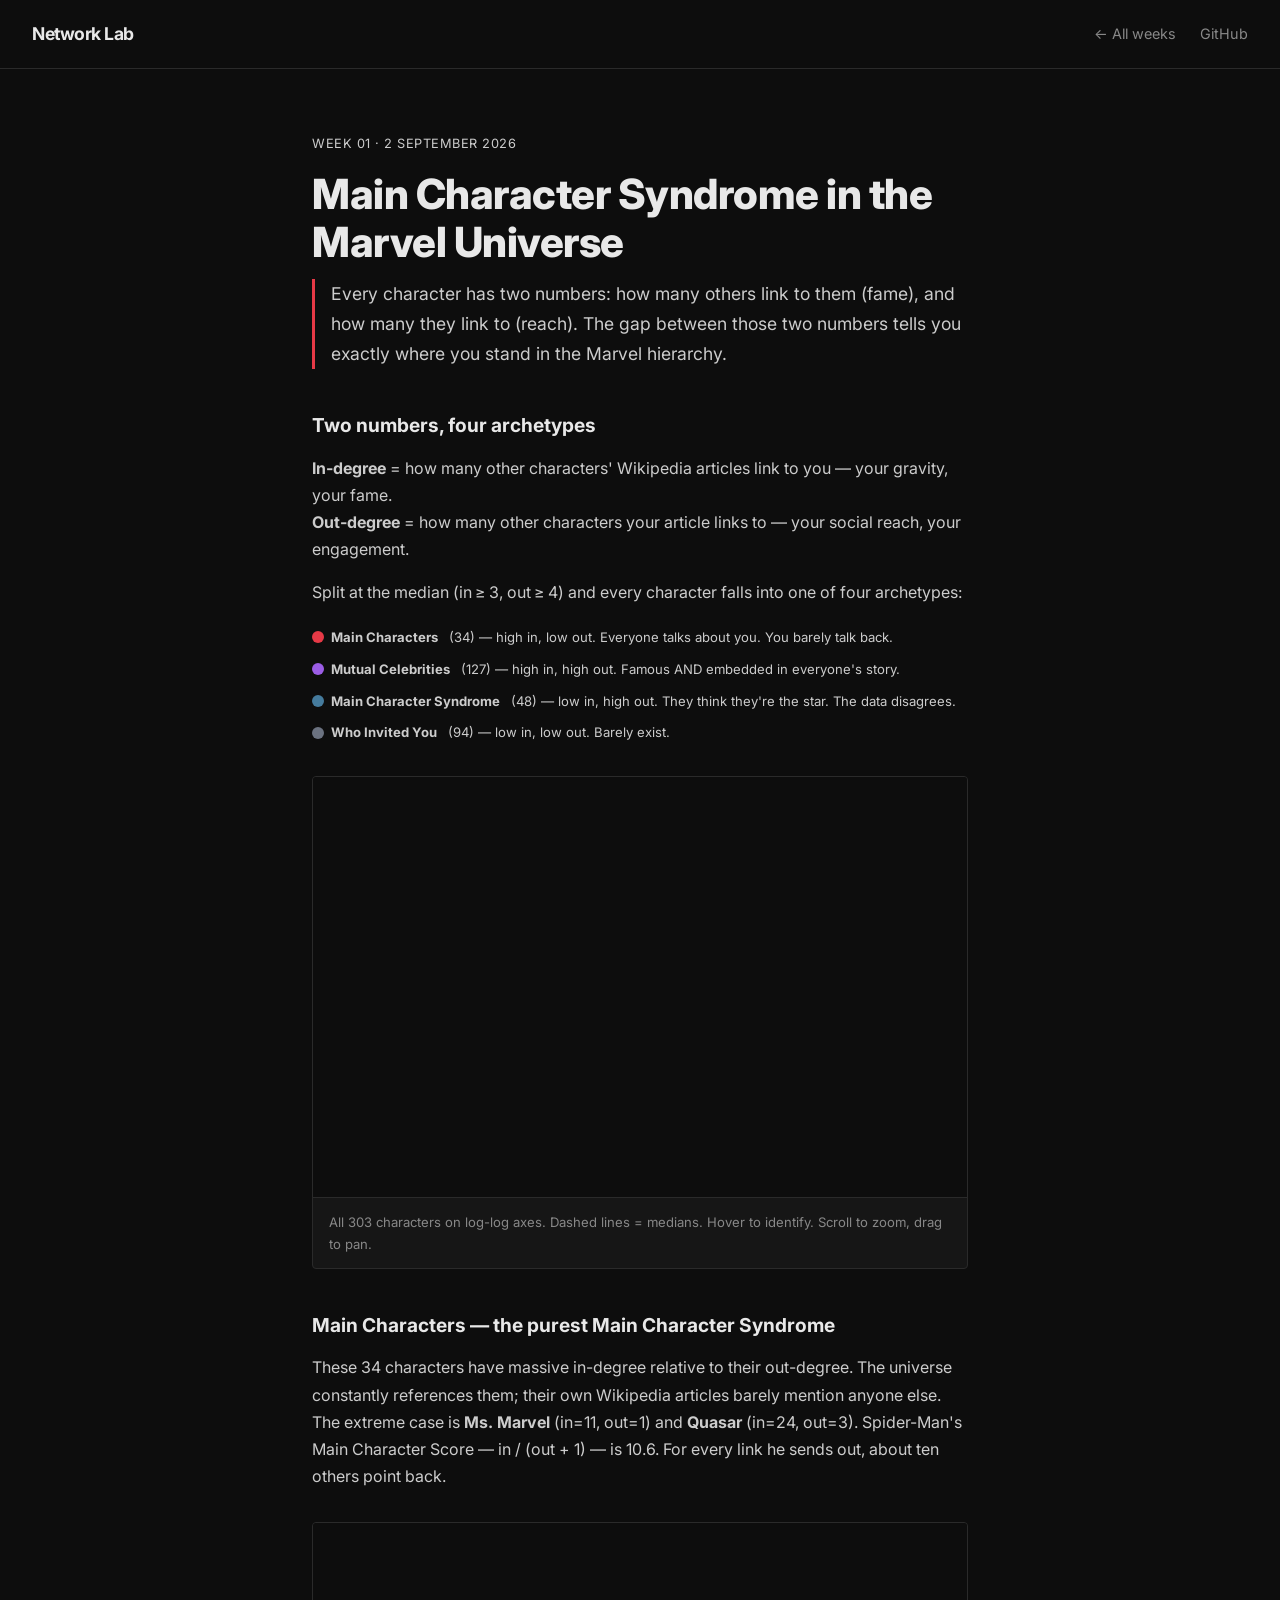
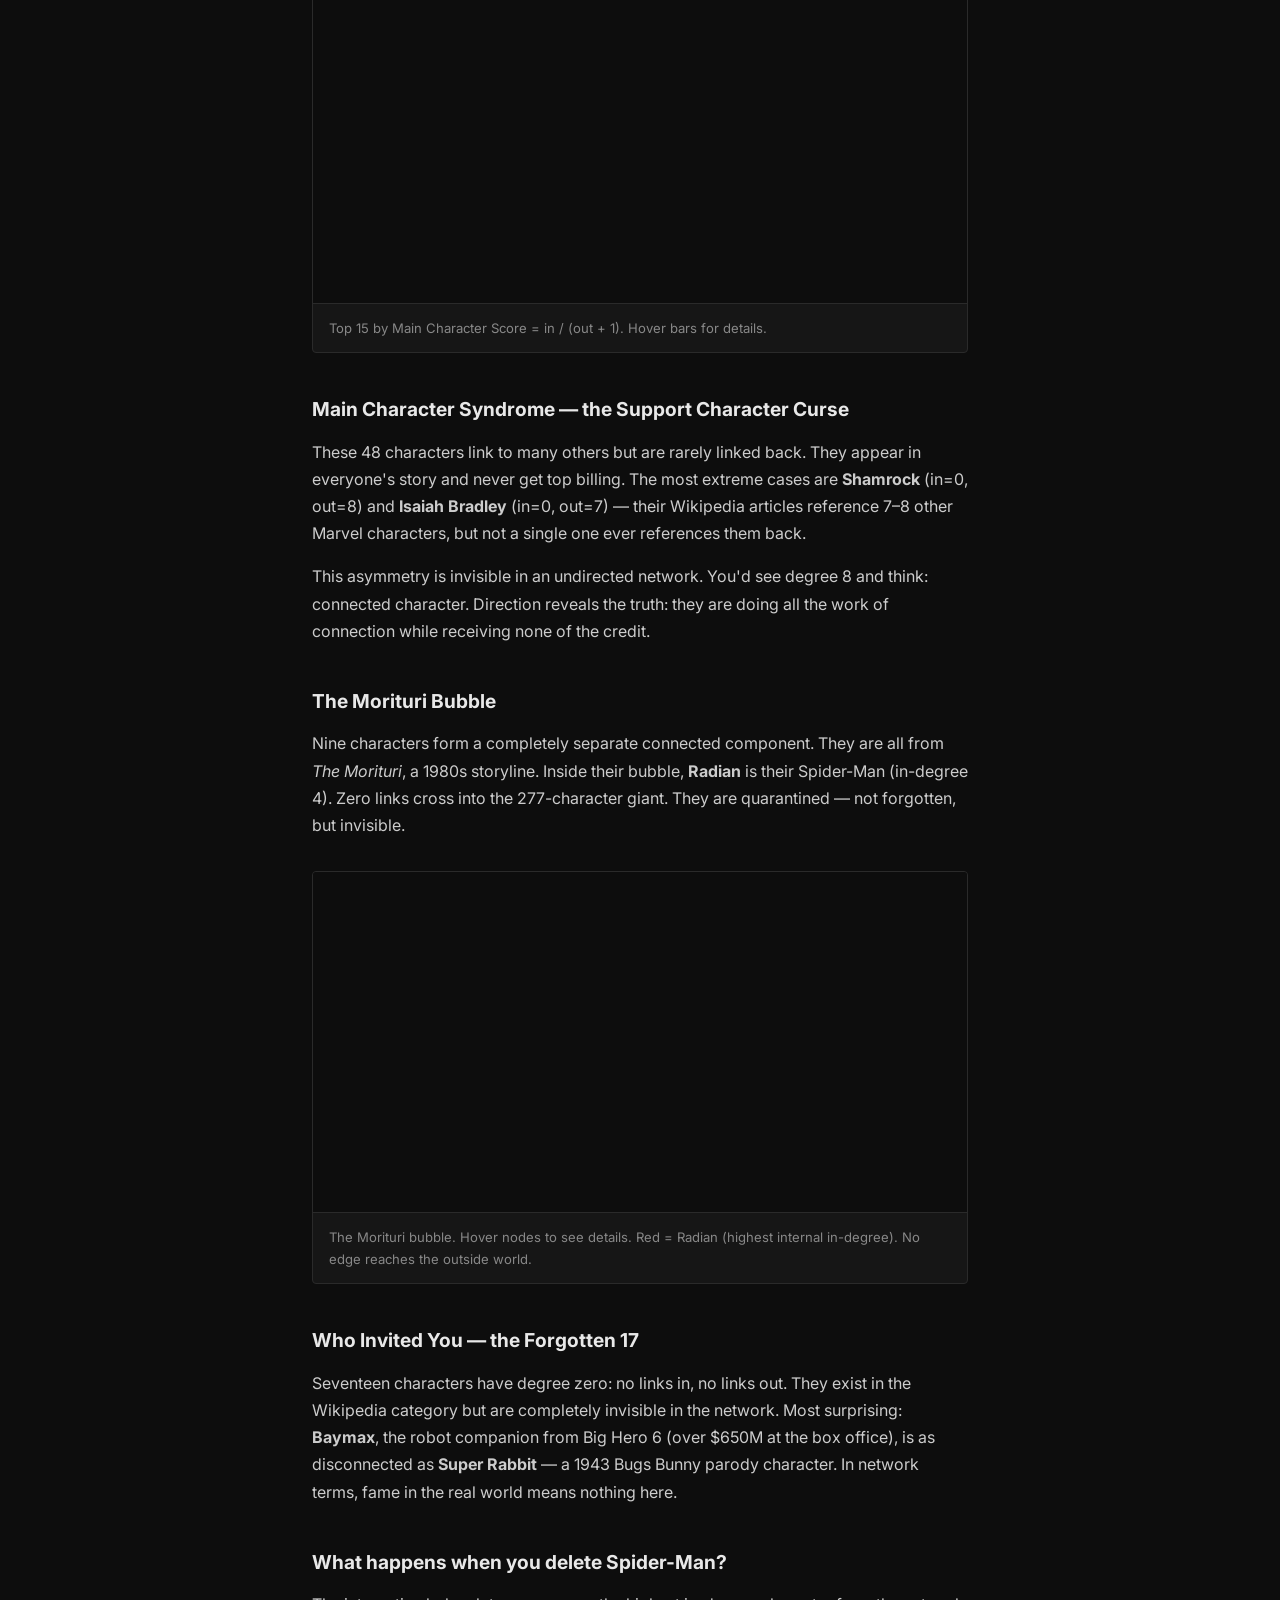
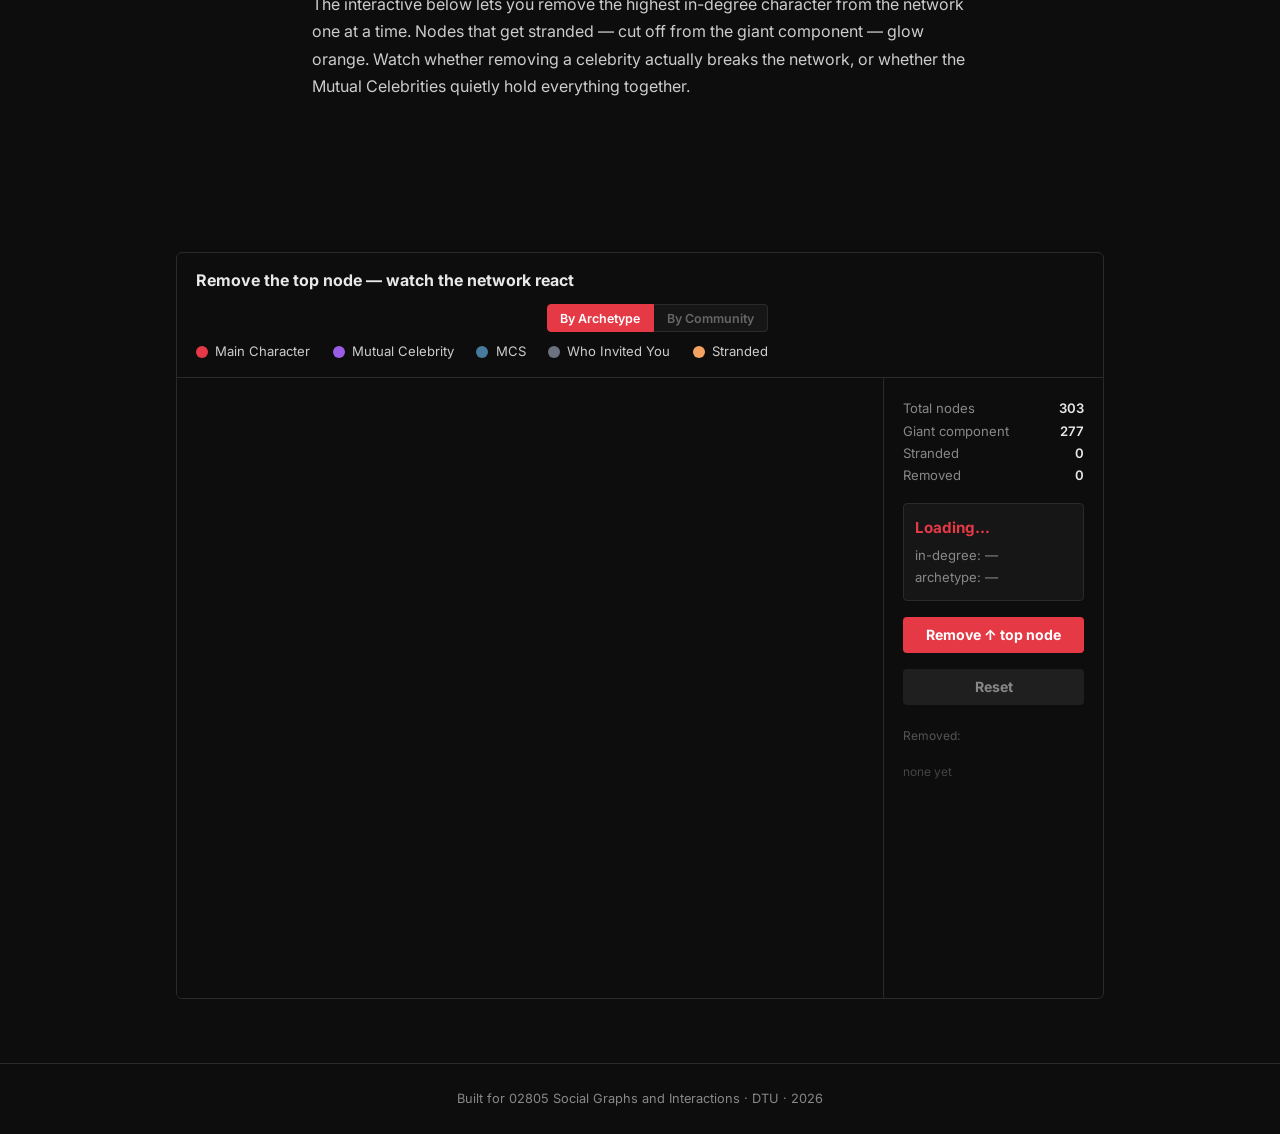
==== week1/index.html @ 45237244 "Add pulsing ring on next-to-remove node A red ring expands and fades (1.1s loop) centred on whicheve" ====
<!DOCTYPE html>
<html lang="en">
<head>
  <meta charset="UTF-8">
  <meta name="viewport" content="width=device-width, initial-scale=1.0">
  <title>Week 1 — Main Character Syndrome</title>
  <link rel="preconnect" href="https://fonts.googleapis.com">
  <link href="https://fonts.googleapis.com/css2?family=Inter:wght@400;600;700;800&display=swap" rel="stylesheet">
  <link rel="stylesheet" href="../assets/css/style.css">
  <style>
    /* ── LEGEND ── */
    .legend { display:flex; flex-wrap:wrap; gap:.6rem 1.4rem; margin:1.2rem 0; }
    .legend-item { display:flex; align-items:center; gap:.45rem; font-size:.82rem; color:#ccc; }
    .legend-dot { width:12px; height:12px; border-radius:50%; flex-shrink:0; }

    /* ── INTERACTIVE SECTION ── */
    #interactive-wrap {
      margin: 2.5rem 0;
      background: #0d0d0d;
      border: 1px solid #2a2a2a;
      border-radius:6px;
      overflow:hidden;
    }
    #interactive-header {
      padding:.9rem 1.2rem;
      border-bottom:1px solid #2a2a2a;
      display:flex;
      align-items:center;
      justify-content:space-between;
      flex-wrap:wrap;
      gap:.6rem;
    }
    #interactive-header h3 { margin:0; font-size:1rem; color:#e8e8e8; }
    #interactive-body { display:flex; }

    /* SVG canvas */
    #network-svg { flex:1; min-height:600px; display:block; background:#0d0d0d; }

    /* Control panel */
    #ctrl {
      width:220px;
      flex-shrink:0;
      border-left:1px solid #2a2a2a;
      padding:1.2rem;
      display:flex;
      flex-direction:column;
      gap:1rem;
    }
    #ctrl .stat-row { font-size:.82rem; color:#888; display:flex; justify-content:space-between; }
    #ctrl .stat-row span { color:#e8e8e8; font-weight:600; }
    #next-box {
      background:#161616;
      border:1px solid #2a2a2a;
      border-radius:4px;
      padding:.7rem;
      font-size:.82rem;
      color:#888;
    }
    #next-box strong { display:block; color:#e63946; font-size:.95rem; margin-bottom:.2rem; }
    #ctrl button {
      width:100%;
      padding:.6rem;
      border:none;
      border-radius:4px;
      font-size:.88rem;
      font-weight:700;
      cursor:pointer;
      font-family:inherit;
      transition: opacity .15s;
    }
    #btn-remove { background:#e63946; color:#fff; }
    #btn-remove:hover { opacity:.85; }
    #btn-remove:disabled { opacity:.35; cursor:default; }
    #btn-reset  { background:#1f1f1f; color:#888; border:1px solid #2a2a2a; }
    #btn-reset:hover { color:#e8e8e8; }
    #removed-list {
      font-size:.75rem;
      color:#555;
      line-height:1.6;
      max-height:140px;
      overflow-y:auto;
    }
    #removed-list span { display:block; }
    #removed-list span.first { color:#e63946; }

    /* Color mode toggle */
    .mode-toggle { display:flex; gap:0; }
    .mode-btn {
      padding:.35rem .8rem;
      font-size:.78rem;
      font-weight:600;
      border:1px solid #2a2a2a;
      background:#161616;
      color:#666;
      cursor:pointer;
      font-family:inherit;
      transition: background .15s, color .15s;
    }
    .mode-btn:first-child { border-radius:4px 0 0 4px; }
    .mode-btn:last-child  { border-radius:0 4px 4px 0; border-left:none; }
    .mode-btn.active { background:#e63946; color:#fff; border-color:#e63946; }

    /* Community legend */
    #comm-legend {
      display:none;
      flex-wrap:wrap;
      gap:.4rem .9rem;
      margin-top:.6rem;
      max-height:80px;
      overflow-y:auto;
    }
    #comm-legend.visible { display:flex; }
    .comm-item { display:flex; align-items:center; gap:.35rem; font-size:.75rem; color:#aaa; }
    .comm-dot  { width:10px; height:10px; border-radius:50%; flex-shrink:0; }

    /* Tooltip */
    #tooltip {
      position:fixed;
      background:#161616;
      border:1px solid #2a2a2a;
      border-radius:4px;
      padding:.5rem .75rem;
      font-size:.78rem;
      color:#e8e8e8;
      pointer-events:none;
      display:none;
      z-index:100;
    }
  </style>
</head>
<body>

<nav>
  <a href="../index.html" class="nav-logo">Network Lab</a>
  <div class="nav-links">
    <a href="../index.html">← All weeks</a>
    <a href="https://github.com/simonesskovgaard/Social-Interactions-and-Graphs" target="_blank">GitHub</a>
  </div>
</nav>

<article class="post-wrap">

  <p class="post-meta">Week 01 · 2 September 2026</p>
  <h1>Main Character Syndrome in the Marvel Universe</h1>
  <p class="post-intro">
    Every character has two numbers: how many others link to them (fame), and how many they link to (reach).
    The gap between those two numbers tells you exactly where you stand in the Marvel hierarchy.
  </p>

  <h2>Two numbers, four archetypes</h2>
  <p>
    <strong>In-degree</strong> = how many other characters' Wikipedia articles link to you — your gravity, your fame.<br>
    <strong>Out-degree</strong> = how many other characters your article links to — your social reach, your engagement.
  </p>
  <p>
    Split at the median (in&thinsp;&ge;&thinsp;3, out&thinsp;&ge;&thinsp;4) and every character falls into one of four archetypes:
  </p>

  <div class="legend">
    <div class="legend-item"><div class="legend-dot" style="background:#e63946"></div> <strong>Main Characters</strong> &nbsp;(34) — high in, low out. Everyone talks about you. You barely talk back.</div>
    <div class="legend-item"><div class="legend-dot" style="background:#9b5de5"></div> <strong>Mutual Celebrities</strong> &nbsp;(127) — high in, high out. Famous AND embedded in everyone's story.</div>
    <div class="legend-item"><div class="legend-dot" style="background:#457b9d"></div> <strong>Main Character Syndrome</strong> &nbsp;(48) — low in, high out. They think they're the star. The data disagrees.</div>
    <div class="legend-item"><div class="legend-dot" style="background:#6b7280"></div> <strong>Who Invited You</strong> &nbsp;(94) — low in, low out. Barely exist.</div>
  </div>

  <div class="figure" id="fig-quadrant">
    <svg id="quad-svg" style="width:100%;height:420px;display:block;background:#0d0d0d;cursor:grab"></svg>
    <figcaption>All 303 characters on log-log axes. Dashed lines = medians. Hover to identify. Scroll to zoom, drag to pan.</figcaption>
  </div>

  <h2>Main Characters — the purest Main Character Syndrome</h2>
  <p>
    These 34 characters have massive in-degree relative to their out-degree. The universe constantly
    references them; their own Wikipedia articles barely mention anyone else. The extreme case is
    <strong>Ms. Marvel</strong> (in=11, out=1) and <strong>Quasar</strong> (in=24, out=3).
    Spider-Man's Main Character Score — in / (out + 1) — is 10.6. For every link he sends out,
    about ten others point back.
  </p>

  <div class="figure" id="fig-mcs">
    <svg id="mcs-svg" style="width:100%;height:380px;display:block;background:#0d0d0d"></svg>
    <figcaption>Top 15 by Main Character Score = in / (out + 1). Hover bars for details.</figcaption>
  </div>

  <h2>Main Character Syndrome — the Support Character Curse</h2>
  <p>
    These 48 characters link to many others but are rarely linked back. They appear in everyone's story
    and never get top billing. The most extreme cases are <strong>Shamrock</strong> (in=0, out=8)
    and <strong>Isaiah Bradley</strong> (in=0, out=7) — their Wikipedia articles reference 7–8 other Marvel
    characters, but not a single one ever references them back.
  </p>
  <p>
    This asymmetry is invisible in an undirected network. You'd see degree 8 and think: connected character.
    Direction reveals the truth: they are doing all the work of connection while receiving none of the credit.
  </p>

  <h2>The Morituri Bubble</h2>
  <p>
    Nine characters form a completely separate connected component. They are all from <em>The Morituri</em>,
    a 1980s storyline. Inside their bubble, <strong>Radian</strong> is their Spider-Man (in-degree 4).
    Zero links cross into the 277-character giant. They are quarantined — not forgotten, but invisible.
  </p>

  <div class="figure" id="fig-morituri">
    <svg id="morituri-svg" style="width:100%;height:340px;display:block;background:#0d0d0d"></svg>
    <figcaption>The Morituri bubble. Hover nodes to see details. Red = Radian (highest internal in-degree). No edge reaches the outside world.</figcaption>
  </div>

  <h2>Who Invited You — the Forgotten 17</h2>
  <p>
    Seventeen characters have degree zero: no links in, no links out. They exist in the Wikipedia category
    but are completely invisible in the network. Most surprising: <strong>Baymax</strong>, the robot companion
    from Big Hero 6 (over $650M at the box office), is as disconnected as <strong>Super Rabbit</strong>
    — a 1943 Bugs Bunny parody character. In network terms, fame in the real world means nothing here.
  </p>

  <h2>What happens when you delete Spider-Man?</h2>
  <p>
    The interactive below lets you remove the highest in-degree character from the network one at a time.
    Nodes that get stranded — cut off from the giant component — glow orange.
    Watch whether removing a celebrity actually breaks the network, or whether the Mutual Celebrities
    quietly hold everything together.
  </p>

</article>

<!-- INTERACTIVE NETWORK -->
<div style="max-width:960px;margin:0 auto 4rem;padding:0 1rem;">
  <div id="interactive-wrap">
    <div id="interactive-header">
      <h3>Remove the top node — watch the network react</h3>
      <div style="display:flex;flex-direction:column;gap:.5rem;align-items:flex-end;">
        <div class="mode-toggle">
          <button class="mode-btn active" onclick="setMode('archetype')">By Archetype</button>
          <button class="mode-btn"        onclick="setMode('community')">By Community</button>
        </div>
        <div id="archetype-legend" class="legend" style="margin:0;">
          <div class="legend-item"><div class="legend-dot" style="background:#e63946"></div>Main Character</div>
          <div class="legend-item"><div class="legend-dot" style="background:#9b5de5"></div>Mutual Celebrity</div>
          <div class="legend-item"><div class="legend-dot" style="background:#457b9d"></div>MCS</div>
          <div class="legend-item"><div class="legend-dot" style="background:#6b7280"></div>Who Invited You</div>
          <div class="legend-item"><div class="legend-dot" style="background:#f4a261"></div>Stranded</div>
        </div>
        <div id="comm-legend"></div>
      </div>
    </div>
    <div id="interactive-body">
      <svg id="network-svg"></svg>
      <div id="ctrl">
        <div>
          <div class="stat-row">Total nodes <span id="s-nodes">303</span></div>
          <div class="stat-row">Giant component <span id="s-giant">277</span></div>
          <div class="stat-row">Stranded <span id="s-stranded">0</span></div>
          <div class="stat-row">Removed <span id="s-removed">0</span></div>
        </div>
        <div id="next-box">
          <strong id="next-name">Loading…</strong>
          <div>in-degree: <span id="next-indeg">—</span></div>
          <div>archetype: <span id="next-arch">—</span></div>
        </div>
        <button id="btn-remove" onclick="removeTop()">Remove ↑ top node</button>
        <button id="btn-reset"  onclick="resetNetwork()">Reset</button>
        <div style="font-size:.75rem;color:#555;margin-top:.3rem">Removed:</div>
        <div id="removed-list"><span style="color:#444">none yet</span></div>
      </div>
    </div>
  </div>
</div>

<footer>
  Built for 02805 Social Graphs and Interactions · DTU · 2026
</footer>

<div id="tooltip"></div>

<script src="https://d3js.org/d3.v7.min.js"></script>
<script>
// ── Shared tooltip ────────────────────────────────────────────────────────────
const tt = document.getElementById('tooltip');
function showTT(e, html) {
  tt.style.cssText = `display:block;left:${e.clientX+14}px;top:${e.clientY-10}px`;
  tt.innerHTML = html;
}
function hideTT() { tt.style.display = 'none'; }

// ── Chart colours ─────────────────────────────────────────────────────────────
const QCOLORS = {
  main_character: '#e63946', mutual_celebrity: '#9b5de5',
  main_character_syndrome: '#457b9d', who_invited_you: '#6b7280',
};
const QLABELS = {
  main_character:'Main Character', mutual_celebrity:'Mutual Celebrity',
  main_character_syndrome:'Main Character Syndrome', who_invited_you:'Who Invited You',
};

fetch('../assets/data/charts.json').then(r => r.json()).then(data => {
  drawQuadrant(data.quad);
  drawMCS(data.mcs);
  drawMorituri(data.morituri_nodes, data.morituri_edges);
});

// ── Fig 1: Quadrant scatter ───────────────────────────────────────────────────
function drawQuadrant(data) {
  const el = document.getElementById('quad-svg');
  const W  = el.clientWidth || 680, H = 420;
  const m  = {top:30, right:20, bottom:50, left:55};
  const iW = W - m.left - m.right, iH = H - m.top - m.bottom;

  const svg = d3.select('#quad-svg').attr('viewBox', `0 0 ${W} ${H}`);

  // Clip path keeps dots inside chart bounds when panning/zooming
  svg.append('defs').append('clipPath').attr('id','quad-clip')
    .append('rect').attr('width', iW).attr('height', iH);

  const g = svg.append('g').attr('transform', `translate(${m.left},${m.top})`);

  // Base scales — these never change; rescaled copies are used for rendering
  const xBase = d3.scaleLog().domain([0.8, 35]).range([0, iW]);
  const yBase = d3.scaleLog().domain([0.8, 140]).range([iH, 0]);

  // Grid line values
  const xTicks = [1,2,5,10,20];
  const yTicks = [1,2,5,10,20,50,100];

  // Grid groups — lines repositioned on every zoom tick
  const xGrid = g.append('g');
  xGrid.selectAll('line').data(xTicks).enter().append('line')
    .attr('y1',0).attr('y2',iH).attr('stroke','#1e1e1e').attr('stroke-width',1);

  const yGrid = g.append('g');
  yGrid.selectAll('line').data(yTicks).enter().append('line')
    .attr('x1',0).attr('x2',iW).attr('stroke','#1e1e1e').attr('stroke-width',1);

  // Median lines — repositioned on zoom
  const medV = g.append('line').attr('y1',0).attr('y2',iH)
    .attr('stroke','#3a3a3a').attr('stroke-dasharray','5,3').attr('stroke-width',1.2);
  const medH = g.append('line').attr('x1',0).attr('x2',iW)
    .attr('stroke','#3a3a3a').attr('stroke-dasharray','5,3').attr('stroke-width',1.2);

  // Axis groups — redrawn on zoom
  const xAxisG = g.append('g').attr('transform',`translate(0,${iH})`);
  const yAxisG = g.append('g');

  // Axis labels (fixed, not part of zoom)
  g.append('text').attr('x',iW/2).attr('y',iH+42).attr('text-anchor','middle')
    .attr('fill','#666').attr('font-size',11).text('Out-degree (you link to others)');
  g.append('text').attr('transform','rotate(-90)').attr('x',-iH/2).attr('y',-44)
    .attr('text-anchor','middle').attr('fill','#666').attr('font-size',11)
    .text('In-degree (others link to you)');

  // Quadrant labels — fixed in screen-space corners, never zoom
  const qlabels = [
    {t:'Main Characters',    px:0.03, py:0.05, c:'#e63946'},
    {t:'Mutual Celebrities', px:0.58, py:0.05, c:'#9b5de5'},
    {t:'MCS',                px:0.58, py:0.90, c:'#457b9d'},
    {t:'Who Invited You',    px:0.03, py:0.90, c:'#6b7280'},
  ];
  qlabels.forEach(q => g.append('text')
    .attr('x', iW*q.px).attr('y', iH*q.py)
    .attr('fill',q.c).attr('font-size',9.5).attr('font-weight',700).attr('opacity',0.65)
    .attr('pointer-events','none').text(q.t));

  // Data group with clip path — dots and their labels live here
  const dataG = g.append('g').attr('clip-path','url(#quad-clip)');

  const labeled = data.filter(d => d.in_deg >= 30 || d.mcs >= 5);

  const dots = dataG.selectAll('circle').data(data).enter().append('circle')
    .attr('r', 4.5)
    .attr('fill', d => QCOLORS[d.quadrant])
    .attr('opacity', 0.85)
    .attr('stroke','#0d0d0d').attr('stroke-width',0.5)
    .on('mousemove', (e,d) => showTT(e,
      `<strong>${d.name}</strong><br>in:${d.in_deg} · out:${d.out_deg}<br>${QLABELS[d.quadrant]}<br>MCS: ${d.mcs}`))
    .on('mouseleave', hideTT);

  const lbls = dataG.selectAll('text.lbl').data(labeled).enter().append('text')
    .attr('class','lbl')
    .attr('fill','#ccc').attr('font-size',8.5).attr('pointer-events','none')
    .text(d => d.name.split('(')[0].trim());

  // render(xS, yS) — repositions every element using current scales
  function render(xS, yS) {
    xGrid.selectAll('line').data(xTicks)
      .attr('x1', d => xS(d)).attr('x2', d => xS(d));
    yGrid.selectAll('line').data(yTicks)
      .attr('y1', d => yS(d)).attr('y2', d => yS(d));

    medV.attr('x1', xS(4)).attr('x2', xS(4));
    medH.attr('y1', yS(3)).attr('y2', yS(3));

    xAxisG.call(d3.axisBottom(xS).ticks(5,'~s').tickSize(4))
      .call(ax => ax.select('.domain').remove())
      .call(ax => ax.selectAll('text').attr('fill','#666').attr('font-size',10));
    yAxisG.call(d3.axisLeft(yS).ticks(5,'~s').tickSize(4))
      .call(ax => ax.select('.domain').remove())
      .call(ax => ax.selectAll('text').attr('fill','#666').attr('font-size',10));

    dots.attr('cx', d => xS(Math.max(0.85, d.out_deg)))
        .attr('cy', d => yS(Math.max(0.85, d.in_deg)));

    lbls.attr('x', d => xS(Math.max(0.85, d.out_deg)) + 6)
        .attr('y', d => yS(Math.max(0.85, d.in_deg)) + 4);
  }

  render(xBase, yBase);

  // Zoom: rescale axes from the base, then re-render
  svg.call(
    d3.zoom().scaleExtent([0.5, 20])
      .on('zoom', e => render(e.transform.rescaleX(xBase), e.transform.rescaleY(yBase)))
  ).on('dblclick.zoom', null);
}

// ── Fig 2: MCS bar chart ──────────────────────────────────────────────────────
function drawMCS(data) {
  const el = document.getElementById('mcs-svg');
  const W  = el.clientWidth || 680, H = 380;
  const m  = {top:20, right:110, bottom:30, left:160};
  const iW = W - m.left - m.right, iH = H - m.top - m.bottom;

  const svg = d3.select('#mcs-svg').attr('viewBox', `0 0 ${W} ${H}`);
  const g   = svg.append('g').attr('transform', `translate(${m.left},${m.top})`);

  const x = d3.scaleLinear().domain([0, d3.max(data, d=>d.mcs)*1.08]).range([0, iW]);
  const y = d3.scaleBand().domain(data.map(d=>d.name)).range([0, iH]).padding(0.25);

  g.append('g').call(d3.axisLeft(y).tickSize(0))
    .call(ax => ax.select('.domain').remove())
    .call(ax => ax.selectAll('text').attr('fill','#bbb').attr('font-size',10));
  g.append('g').attr('transform',`translate(0,${iH})`)
    .call(d3.axisBottom(x).ticks(5).tickSize(4))
    .call(ax => ax.select('.domain').remove())
    .call(ax => ax.selectAll('text').attr('fill','#666').attr('font-size',9));

  const bars = g.selectAll('rect').data(data).enter().append('rect')
    .attr('x', 0).attr('y', d => y(d.name))
    .attr('height', y.bandwidth())
    .attr('width', 0)
    .attr('fill', '#e63946').attr('rx', 2).attr('opacity', 0.85)
    .on('mousemove', (e,d) => showTT(e,
      `<strong>${d.name}</strong><br>MCS: ${d.mcs}<br>in:${d.in_deg} · out:${d.out_deg}`))
    .on('mouseleave', hideTT);

  bars.transition().duration(700).delay((_,i)=>i*40)
    .attr('width', d => x(d.mcs));

  g.selectAll('text.val').data(data).enter().append('text')
    .attr('x', d => x(d.mcs) + 5).attr('y', d => y(d.name) + y.bandwidth()/2 + 4)
    .attr('fill','#888').attr('font-size', 9).text(d => `${d.mcs}  (in=${d.in_deg}, out=${d.out_deg})`);
}

// ── Fig 3: Morituri network ───────────────────────────────────────────────────
function drawMorituri(nodes, links) {
  const el = document.getElementById('morituri-svg');
  const W  = el.clientWidth || 680, H = 340;

  const svg = d3.select('#morituri-svg').attr('viewBox', `0 0 ${W} ${H}`);
  const g   = svg.append('g');
  svg.call(d3.zoom().scaleExtent([0.5,5]).on('zoom', e => g.attr('transform', e.transform)));

  const maxIn = d3.max(nodes, d => d.in_deg);

  const sim = d3.forceSimulation(nodes)
    .force('link', d3.forceLink(links).id(d=>d.id).distance(70).strength(0.8))
    .force('charge', d3.forceManyBody().strength(-180))
    .force('center', d3.forceCenter(W/2, H/2));

  const link = g.append('g').selectAll('line').data(links).enter().append('line')
    .attr('stroke','#444').attr('stroke-width',1.5).attr('stroke-opacity',0.8);

  const node = g.append('g').selectAll('circle').data(nodes).enter().append('circle')
    .attr('r', d => 8 + d.in_deg * 4)
    .attr('fill', d => d.in_deg === maxIn ? '#e63946' : '#457b9d')
    .attr('stroke','#0d0d0d').attr('stroke-width',1.5)
    .on('mousemove', (e,d) => showTT(e,
      `<strong>${d.name}</strong><br>in:${d.in_deg} · out:${d.out_deg}${d.in_deg===maxIn?' 👑 their Spider-Man':''}`))
    .on('mouseleave', hideTT)
    .call(d3.drag()
      .on('start',(e,d)=>{if(!e.active)sim.alphaTarget(0.3).restart();d.fx=d.x;d.fy=d.y;})
      .on('drag', (e,d)=>{d.fx=e.x;d.fy=e.y;})
      .on('end',  (e,d)=>{if(!e.active)sim.alphaTarget(0);d.fx=null;d.fy=null;}));

  const label = g.append('g').selectAll('text').data(nodes).enter().append('text')
    .attr('text-anchor','middle').attr('fill','#e8e8e8')
    .attr('font-size', 9).attr('font-weight','bold').attr('pointer-events','none')
    .text(d => d.name);

  sim.on('tick', () => {
    link.attr('x1',d=>d.source.x).attr('y1',d=>d.source.y)
        .attr('x2',d=>d.target.x).attr('y2',d=>d.target.y);
    node.attr('cx',d=>d.x).attr('cy',d=>d.y);
    label.attr('x',d=>d.x).attr('y',d=>d.y-14-d.in_deg*4);
  });
}
</script>
<script>
const ARCHETYPE_COLORS = {
  main_character:          '#e63946',
  mutual_celebrity:        '#9b5de5',
  main_character_syndrome: '#457b9d',
  who_invited_you:         '#6b7280',
};
const ARCH_LABELS = {
  main_character:          'Main Character',
  mutual_celebrity:        'Mutual Celebrity',
  main_character_syndrome: 'Main Character Syndrome',
  who_invited_you:         'Who Invited You',
};
const STRANDED = '#f4a261';
const COMM_PALETTE = [
  '#e63946','#2a9d8f','#e9c46a','#8ecae6','#f4a261',
  '#e76f51','#06d6a0','#ffd166','#ef476f','#118ab2',
  '#9b5de5','#f15bb5','#fee440','#00bbf9','#00f5d4',
  '#fb5607','#ff006e','#8338ec','#3a86ff','#ffbe0b',
  '#a8dadc','#b7e4c7','#c77dff','#48cae4','#ff9f1c',
];

let allNodes = [], allLinks = [], numCommunities = 25;
let removedIds = new Set(), prevStranded = new Set();
let giantIds = new Set();
let colorMode = 'archetype';
let simulation, svg, g, linkSel, nodeSel, pulseCircle;
let topNodeData = null;
const tooltip = document.getElementById('tooltip');

fetch('../assets/data/network.json')
  .then(r => r.json())
  .then(data => {
    allNodes = data.nodes.map(d => ({...d}));
    allLinks = data.links.map(d => ({source: d.source, target: d.target}));
    numCommunities = data.num_communities || 25;
    buildCommLegend();
    initViz();
  });

function nodeR(d) { return Math.max(5, Math.min(20, 4 + d.in_deg * 0.35)); }

function baseColor(d) {
  return colorMode === 'community'
    ? COMM_PALETTE[d.community % COMM_PALETTE.length]
    : ARCHETYPE_COLORS[d.quadrant];
}
function nodeColor(d) {
  return (giantIds.size && !giantIds.has(d.id)) ? STRANDED : baseColor(d);
}

function getActive() {
  const nodes = allNodes.filter(n => !removedIds.has(n.id));
  const ids   = new Set(nodes.map(n => n.id));
  const links = allLinks.filter(l => {
    const s = l.source.id ?? l.source, t = l.target.id ?? l.target;
    return ids.has(s) && ids.has(t);
  });
  return {nodes, links};
}

function findGiant(nodes, links) {
  const adj = Object.fromEntries(nodes.map(n => [n.id, []]));
  links.forEach(l => {
    const s = l.source.id ?? l.source, t = l.target.id ?? l.target;
    if (adj[s]) adj[s].push(t);
    if (adj[t]) adj[t].push(s);
  });
  const visited = new Set();
  let biggest = [];
  nodes.forEach(n => {
    if (visited.has(n.id)) return;
    const comp = [], q = [n.id];
    visited.add(n.id);
    while (q.length) {
      const cur = q.shift(); comp.push(cur);
      (adj[cur]||[]).forEach(nb => { if (!visited.has(nb)) { visited.add(nb); q.push(nb); }});
    }
    if (comp.length > biggest.length) biggest = comp;
  });
  return new Set(biggest);
}

function initViz() {
  const wrap = document.getElementById('network-svg');
  const W = Math.max(400, wrap.parentElement.clientWidth - 220);
  const H = 620;
  wrap.setAttribute('viewBox', `0 0 ${W} ${H}`);
  wrap.setAttribute('width',  W);
  wrap.setAttribute('height', H);

  svg = d3.select('#network-svg');

  const defs = svg.append('defs');
  const filter = defs.append('filter').attr('id','glow').attr('x','-50%').attr('y','-50%').attr('width','200%').attr('height','200%');
  filter.append('feGaussianBlur').attr('in','SourceGraphic').attr('stdDeviation','4').attr('result','blur');
  const merge = filter.append('feMerge');
  merge.append('feMergeNode').attr('in','blur');
  merge.append('feMergeNode').attr('in','SourceGraphic');

  g = svg.append('g');
  svg.call(d3.zoom().scaleExtent([0.2,6]).on('zoom', e => g.attr('transform', e.transform)));

  linkSel = g.append('g');
  nodeSel = g.append('g');

  // Pulsing ring that floats on the next-to-remove node
  pulseCircle = g.append('circle')
    .attr('fill', 'none')
    .attr('stroke', '#e63946')
    .attr('stroke-width', 2.5)
    .attr('pointer-events', 'none')
    .attr('opacity', 0)
    .attr('r', 10);

  simulation = d3.forceSimulation()
    .force('link',    d3.forceLink().id(d => d.id).distance(50).strength(0.3))
    .force('charge',  d3.forceManyBody().strength(-130))
    .force('center',  d3.forceCenter(W/2, H/2))
    .force('collide', d3.forceCollide().radius(d => nodeR(d) + 3))
    .on('tick', ticked);

  rebind();
  updatePanel();
}

function rebind() {
  const {nodes, links} = getActive();
  giantIds = findGiant(nodes, links);

  const nowStranded  = new Set(nodes.filter(n => !giantIds.has(n.id)).map(n => n.id));
  const newlyStranded = [...nowStranded].filter(id => !prevStranded.has(id));
  prevStranded = nowStranded;

  // Links
  const lsel = linkSel.selectAll('line')
    .data(links, l => `${l.source.id??l.source}|${l.target.id??l.target}`);
  lsel.exit().remove();
  lsel.enter().append('line')
    .attr('stroke','#555').attr('stroke-width', 0.5).attr('stroke-opacity', 0.15);

  // Nodes — use enter+merge so ONE transition covers both r and fill,
  // avoiding the D3 transition-interrupt bug (two transitions on same nodes
  // causes the second to interrupt the first, freezing r at 0).
  const nsel = nodeSel.selectAll('circle').data(nodes, d => d.id);

  nsel.exit().transition().duration(400)
    .attr('r', 0).attr('opacity', 0).remove();

  const entered = nsel.enter().append('circle')
    .attr('r', 0)
    .attr('fill', d => baseColor(d))
    .attr('stroke','#0d0d0d').attr('stroke-width', 0.8)
    .call(d3.drag()
      .on('start', (e,d) => { if (!e.active) simulation.alphaTarget(0.3).restart(); d.fx=d.x; d.fy=d.y; })
      .on('drag',  (e,d) => { d.fx=e.x; d.fy=e.y; })
      .on('end',   (e,d) => { if (!e.active) simulation.alphaTarget(0); d.fx=null; d.fy=null; }))
    .on('mousemove', (e,d) => {
      tooltip.style.cssText = `display:block;left:${e.clientX+14}px;top:${e.clientY-10}px`;
      tooltip.innerHTML = `<strong>${d.name}</strong><br>in:${d.in_deg} · out:${d.out_deg}<br>${ARCH_LABELS[d.quadrant]}<br><span style="color:#888">Community ${d.community}</span>`;
    })
    .on('mouseleave', () => tooltip.style.display = 'none');

  // Single transition on merged enter+update — r and fill in one go
  entered.merge(nsel).transition().duration(400)
    .attr('r',           d => nodeR(d))
    .attr('fill',        d => nodeColor(d))
    .attr('stroke',      d => nowStranded.has(d.id) ? STRANDED : '#0d0d0d')
    .attr('stroke-width',d => nowStranded.has(d.id) ? 2 : 0.8)
    .attr('filter',      d => nowStranded.has(d.id) ? 'url(#glow)' : null);

  // Pulse-flash newly stranded nodes using a named transition namespace
  // so it doesn't interrupt the main transition above
  if (newlyStranded.length) {
    const newlySet = new Set(newlyStranded);
    nodeSel.selectAll('circle')
      .filter(d => newlySet.has(d.id))
      .raise()
      .transition('pulse').duration(180).attr('r', d => nodeR(d) * 2.5)
      .transition('pulse').duration(320).attr('r', d => nodeR(d));
  }

  simulation.nodes(nodes);
  simulation.force('link').links(links);
  simulation.alpha(0.5).restart();
}

function ticked() {
  linkSel.selectAll('line')
    .attr('x1', d => d.source.x).attr('y1', d => d.source.y)
    .attr('x2', d => d.target.x).attr('y2', d => d.target.y);
  nodeSel.selectAll('circle')
    .attr('cx', d => d.x).attr('cy', d => d.y);
  if (topNodeData?.x != null) {
    pulseCircle.attr('cx', topNodeData.x).attr('cy', topNodeData.y);
  }
}

function animatePulse() {
  if (!topNodeData || !pulseCircle) return;
  const r = nodeR(topNodeData);
  pulseCircle.attr('r', r).attr('opacity', 0.9).attr('stroke-width', 2.5);
  pulseCircle.transition('puff').duration(1100).ease(d3.easeCubicOut)
    .attr('r', r * 3.8)
    .attr('opacity', 0)
    .attr('stroke-width', 0.5)
    .on('end', animatePulse);
}

function nextTop() {
  return allNodes.filter(n => !removedIds.has(n.id)).sort((a,b) => b.in_deg - a.in_deg)[0];
}

function updatePanel() {
  const {nodes} = getActive();
  const stranded = nodes.filter(n => !giantIds.has(n.id)).length;
  const top = nextTop();

  document.getElementById('s-nodes').textContent    = nodes.length;
  document.getElementById('s-giant').textContent    = giantIds.size;
  document.getElementById('s-stranded').textContent = stranded;
  document.getElementById('s-removed').textContent  = removedIds.size;

  if (top) {
    document.getElementById('next-name').textContent  = top.name;
    document.getElementById('next-indeg').textContent = top.in_deg;
    document.getElementById('next-arch').textContent  = ARCH_LABELS[top.quadrant];
    document.getElementById('btn-remove').disabled = false;

    // Update pulse target; restart animation if the top node changed
    const changed = !topNodeData || topNodeData.id !== top.id;
    topNodeData = top;
    if (changed) { pulseCircle?.interrupt('puff'); animatePulse(); }
  } else {
    document.getElementById('next-name').textContent = 'All removed';
    document.getElementById('btn-remove').disabled   = true;
    topNodeData = null;
    pulseCircle?.interrupt('puff').attr('opacity', 0);
  }

  const list = document.getElementById('removed-list');
  list.innerHTML = removedIds.size === 0
    ? '<span style="color:#444">none yet</span>'
    : [...removedIds].reverse().map((id,i) => {
        const n = allNodes.find(x => x.id === id);
        return `<span class="${i===0?'first':''}">${n?.name ?? id}</span>`;
      }).join('');
}

function removeTop() {
  const top = nextTop();
  if (!top) return;
  removedIds.add(top.id);
  rebind();
  updatePanel();
}

function resetNetwork() {
  removedIds.clear();
  prevStranded.clear();
  giantIds = new Set();
  rebind();
  updatePanel();
}

function setMode(mode) {
  colorMode = mode;
  document.querySelectorAll('.mode-btn').forEach((b,i) =>
    b.classList.toggle('active', (i===0) === (mode==='archetype')));
  document.getElementById('archetype-legend').style.display = mode==='archetype' ? '' : 'none';
  document.getElementById('comm-legend').classList.toggle('visible', mode==='community');
  nodeSel.selectAll('circle').transition('recolor').duration(400).attr('fill', d => nodeColor(d));
}

function buildCommLegend() {
  const el = document.getElementById('comm-legend');
  const shown = Math.min(8, numCommunities);
  el.innerHTML = Array.from({length: shown}, (_,i) =>
    `<div class="comm-item"><div class="comm-dot" style="background:${COMM_PALETTE[i]}"></div>Comm ${i}</div>`
  ).join('') + (numCommunities > shown ? `<div class="comm-item" style="color:#555">+${numCommunities-shown} more</div>` : '');
}
</script>

</body>
</html>
---- assets/css/style.css ----
:root {
  --bg: #0d0d0d;
  --surface: #161616;
  --surface2: #1f1f1f;
  --border: #2a2a2a;
  --accent: #e63946;
  --accent2: #457b9d;
  --text: #e8e8e8;
  --muted: #888;
  --font: 'Inter', system-ui, sans-serif;
}

* { box-sizing: border-box; margin: 0; padding: 0; }

body {
  background: var(--bg);
  color: var(--text);
  font-family: var(--font);
  line-height: 1.7;
}

a { color: var(--accent); text-decoration: none; }
a:hover { text-decoration: underline; }

/* NAV */
nav {
  display: flex;
  justify-content: space-between;
  align-items: center;
  padding: 1.2rem 2rem;
  border-bottom: 1px solid var(--border);
  position: sticky;
  top: 0;
  background: var(--bg);
  z-index: 10;
}
.nav-logo { font-weight: 700; font-size: 1.1rem; color: var(--text); letter-spacing: -0.5px; }
.nav-links { display: flex; gap: 1.5rem; }
.nav-links a { color: var(--muted); font-size: 0.9rem; }
.nav-links a:hover { color: var(--text); text-decoration: none; }

/* HERO */
.hero {
  max-width: 860px;
  margin: 0 auto;
  padding: 6rem 2rem 4rem;
}
.hero-tag {
  display: inline-block;
  font-size: 0.75rem;
  font-weight: 600;
  letter-spacing: 1.5px;
  text-transform: uppercase;
  color: var(--accent);
  margin-bottom: 1rem;
}
.hero h1 {
  font-size: clamp(2.2rem, 5vw, 3.5rem);
  font-weight: 800;
  line-height: 1.1;
  letter-spacing: -1px;
  margin-bottom: 1.2rem;
}
.hero p {
  font-size: 1.1rem;
  color: var(--muted);
  max-width: 560px;
  margin-bottom: 2rem;
}

/* STATS BAR */
.stats {
  display: flex;
  gap: 2rem;
  flex-wrap: wrap;
  padding: 1.5rem 2rem;
  border-top: 1px solid var(--border);
  border-bottom: 1px solid var(--border);
  max-width: 860px;
  margin: 0 auto 4rem;
}
.stat-item { display: flex; flex-direction: column; }
.stat-value { font-size: 1.8rem; font-weight: 800; color: var(--accent); letter-spacing: -1px; }
.stat-label { font-size: 0.78rem; color: var(--muted); letter-spacing: 0.5px; text-transform: uppercase; }

/* WEEK GRID */
.weeks-section {
  max-width: 860px;
  margin: 0 auto;
  padding: 0 2rem 6rem;
}
.weeks-section h2 {
  font-size: 0.78rem;
  letter-spacing: 1.5px;
  text-transform: uppercase;
  color: var(--muted);
  margin-bottom: 1.5rem;
}
.week-grid {
  display: grid;
  grid-template-columns: repeat(auto-fill, minmax(240px, 1fr));
  gap: 1px;
  background: var(--border);
  border: 1px solid var(--border);
}
.week-card {
  background: var(--surface);
  padding: 1.5rem;
  display: flex;
  flex-direction: column;
  gap: 0.4rem;
  transition: background 0.15s;
}
.week-card:hover { background: var(--surface2); }
.week-card.live { cursor: pointer; }
.week-card.live .week-num { color: var(--accent); }
.week-num {
  font-size: 0.72rem;
  font-weight: 700;
  letter-spacing: 1px;
  text-transform: uppercase;
  color: var(--muted);
}
.week-title { font-weight: 600; font-size: 1rem; }
.week-status {
  font-size: 0.78rem;
  color: var(--muted);
  margin-top: auto;
  padding-top: 0.8rem;
}
.week-card.live .week-status { color: var(--accent); }

/* POST PAGE */
.post-wrap {
  max-width: 720px;
  margin: 0 auto;
  padding: 4rem 2rem 6rem;
}
.post-meta {
  font-size: 0.8rem;
  color: var(--muted);
  letter-spacing: 0.5px;
  text-transform: uppercase;
  margin-bottom: 0.6rem;
}
.post-wrap h1 {
  font-size: clamp(1.8rem, 4vw, 2.6rem);
  font-weight: 800;
  letter-spacing: -0.5px;
  margin-bottom: 0.8rem;
  line-height: 1.15;
}
.post-intro {
  font-size: 1.1rem;
  color: var(--muted);
  border-left: 3px solid var(--accent);
  padding-left: 1rem;
  margin-bottom: 3rem;
}
.post-wrap h2 {
  font-size: 1.2rem;
  font-weight: 700;
  margin: 2.5rem 0 0.8rem;
  color: var(--text);
}
.post-wrap p { margin-bottom: 1rem; color: #ccc; }
.post-wrap ul { padding-left: 1.4rem; margin-bottom: 1rem; color: #ccc; }
.post-wrap li { margin-bottom: 0.3rem; }

/* FIGURES */
.figure {
  margin: 2rem 0;
  background: var(--surface);
  border: 1px solid var(--border);
  border-radius: 4px;
  overflow: hidden;
}
.figure img { width: 100%; display: block; }
.figure figcaption {
  padding: 0.8rem 1rem;
  font-size: 0.82rem;
  color: var(--muted);
  border-top: 1px solid var(--border);
}

/* TABLE */
.post-wrap table {
  width: 100%;
  border-collapse: collapse;
  margin: 1.5rem 0;
  font-size: 0.9rem;
}
.post-wrap th {
  text-align: left;
  padding: 0.6rem 1rem;
  background: var(--surface2);
  color: var(--muted);
  font-size: 0.75rem;
  letter-spacing: 0.5px;
  text-transform: uppercase;
  border-bottom: 1px solid var(--border);
}
.post-wrap td {
  padding: 0.6rem 1rem;
  border-bottom: 1px solid var(--border);
  color: #ccc;
}
.post-wrap tr:last-child td { border-bottom: none; }
.highlight { color: var(--accent); font-weight: 600; }

/* CALLOUT */
.callout {
  background: var(--surface);
  border-left: 3px solid var(--accent2);
  padding: 1rem 1.2rem;
  margin: 1.5rem 0;
  border-radius: 0 4px 4px 0;
  font-size: 0.95rem;
  color: #ccc;
}

/* FOOTER */
footer {
  border-top: 1px solid var(--border);
  padding: 1.5rem 2rem;
  text-align: center;
  font-size: 0.8rem;
  color: var(--muted);
}
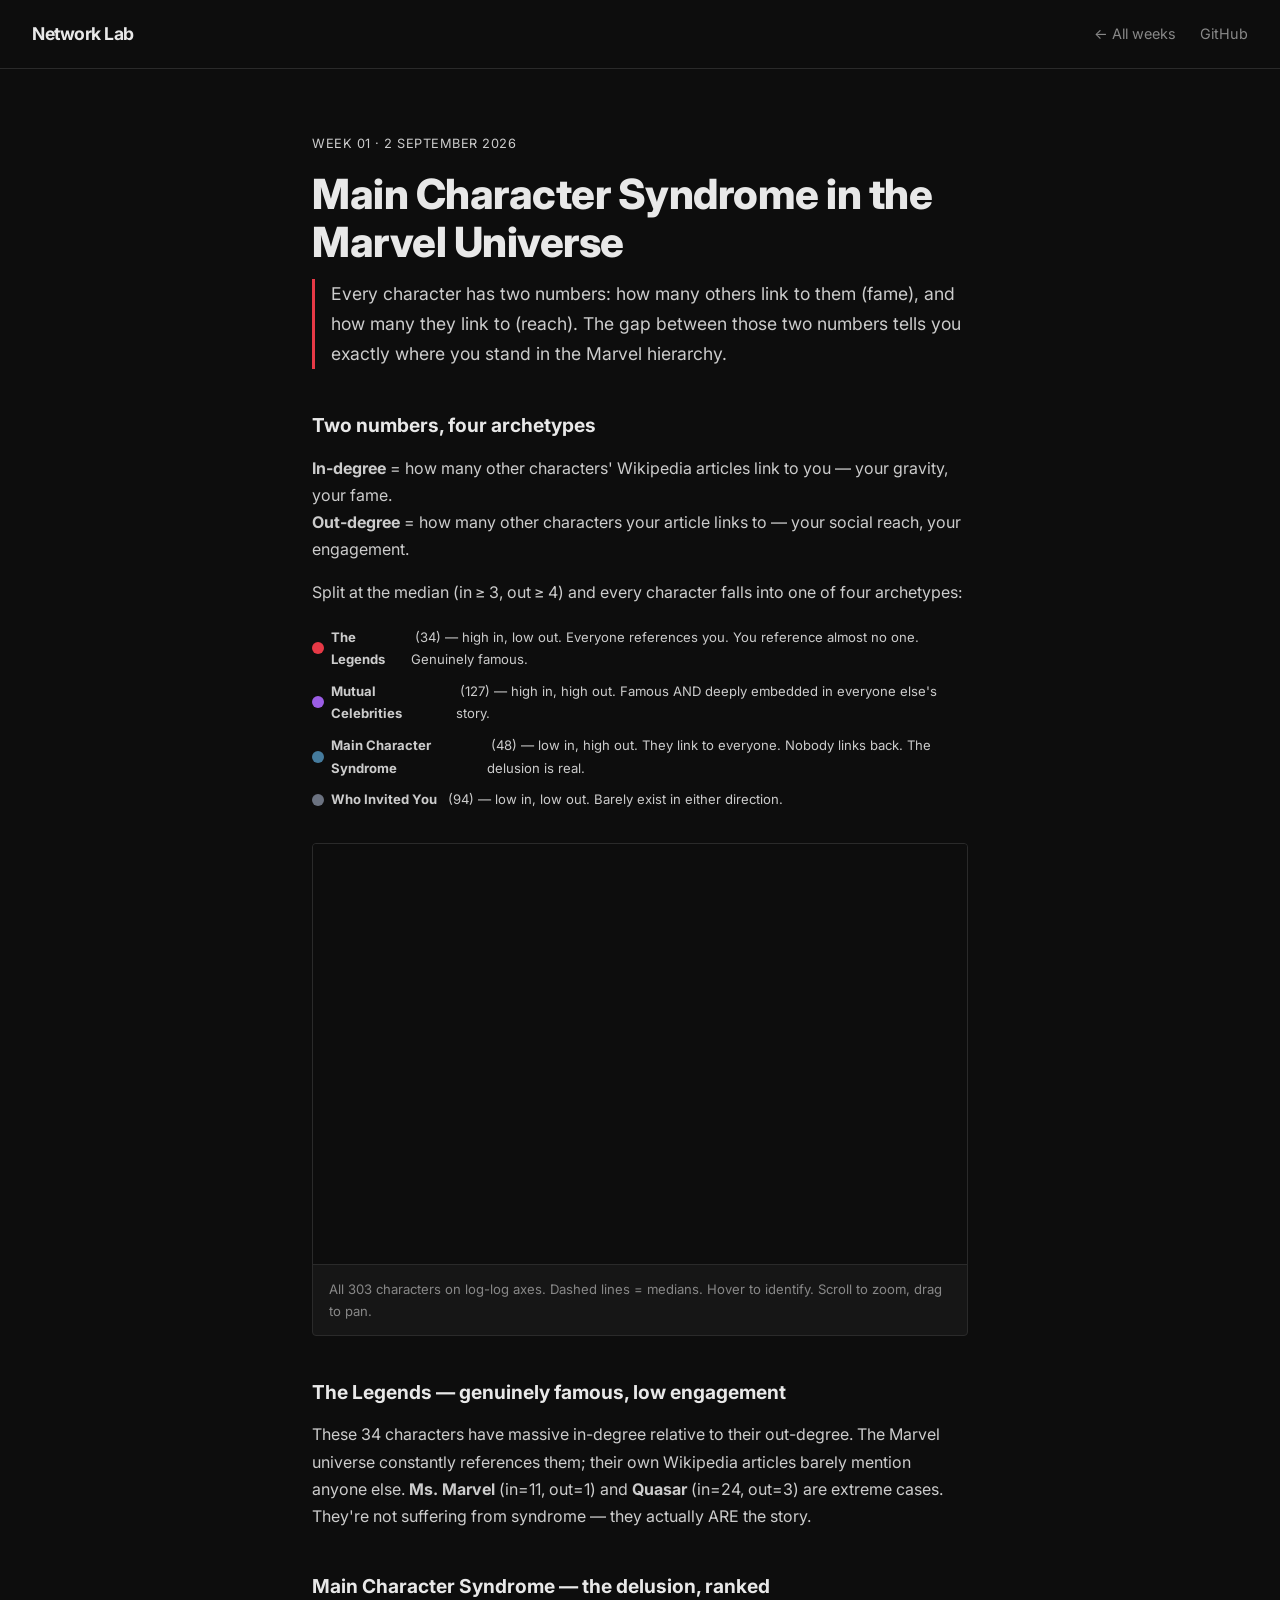
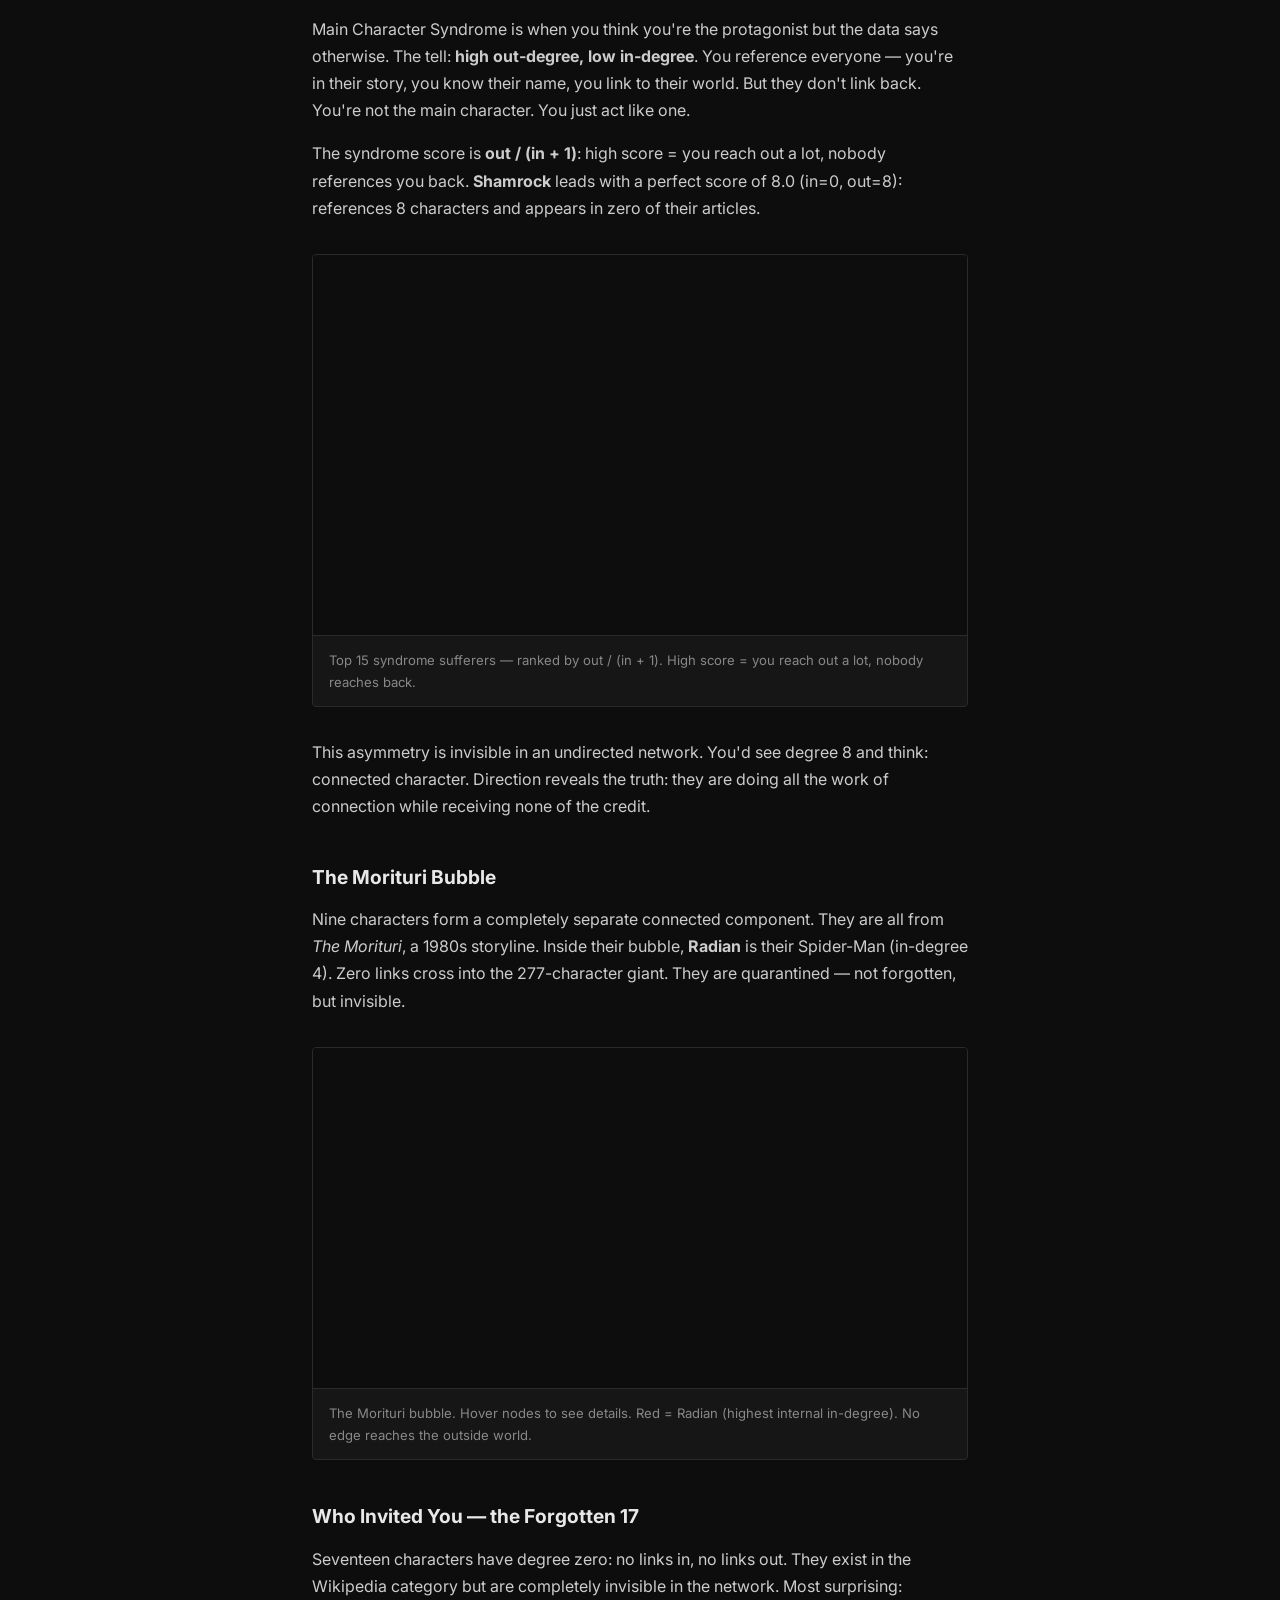
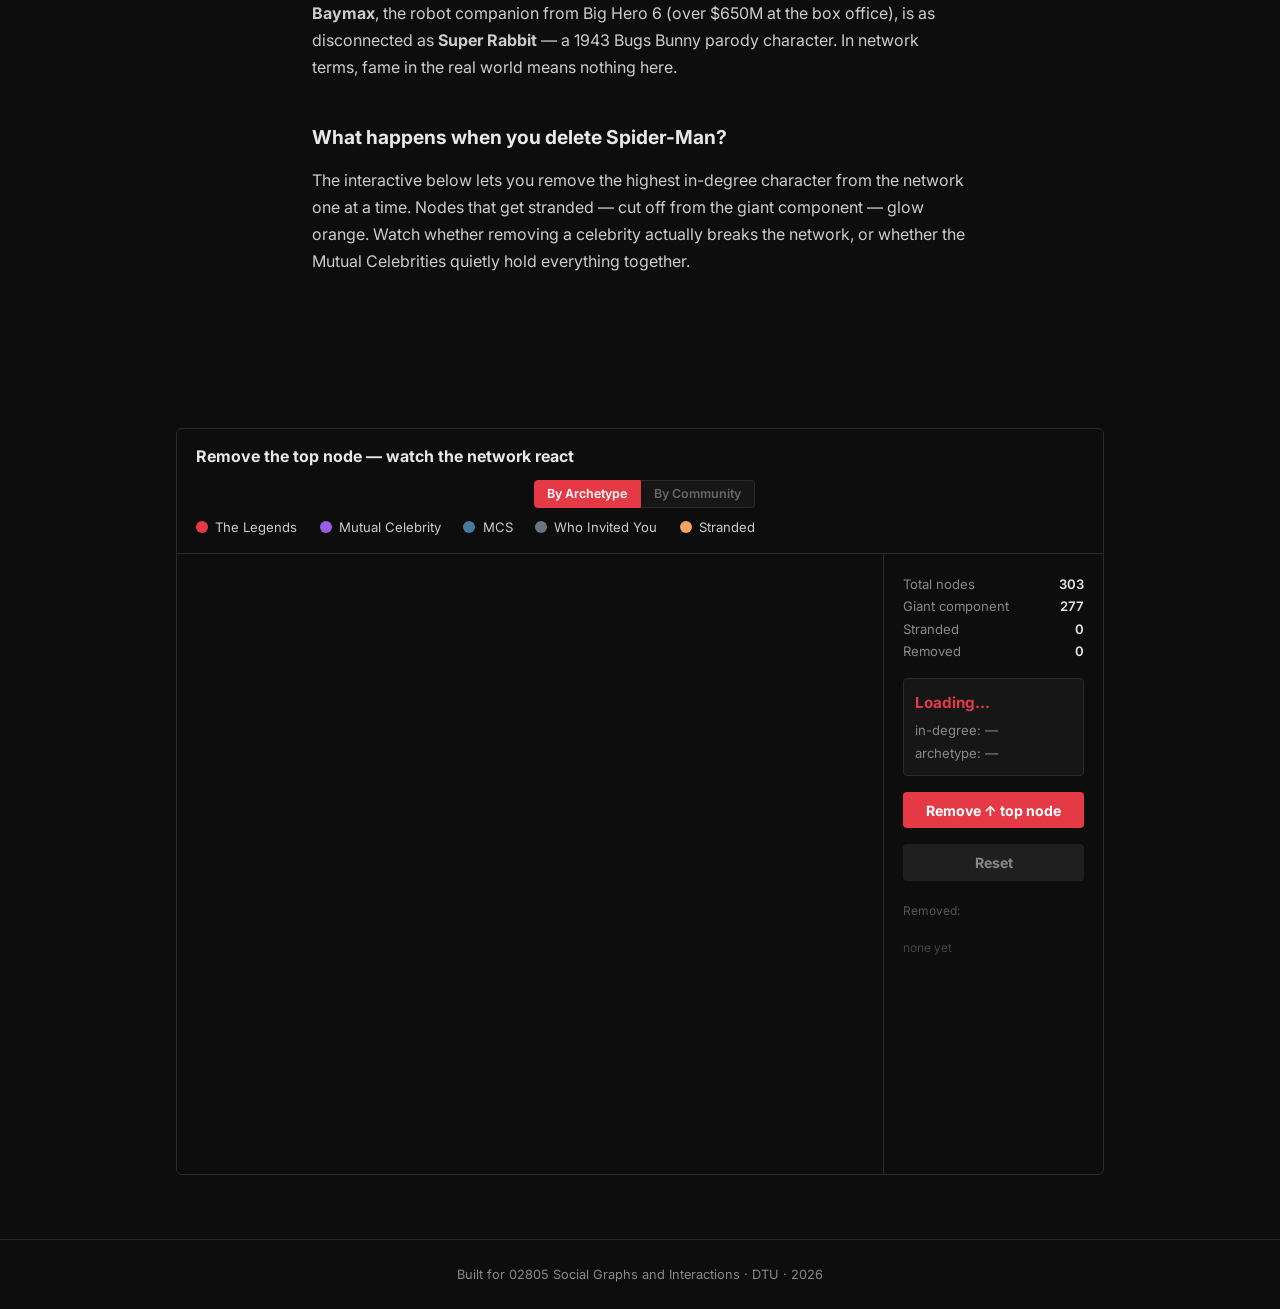
==== commit 6938412d: "Fix MCS concept: Legends vs Syndrome, correct score formula, visible links Conceptual fix: - Rename " ====
--- a/week1/index.html
+++ b/week1/index.html
@@ -157,10 +157,10 @@
   </p>
 
   <div class="legend">
-    <div class="legend-item"><div class="legend-dot" style="background:#e63946"></div> <strong>Main Characters</strong> &nbsp;(34) — high in, low out. Everyone talks about you. You barely talk back.</div>
-    <div class="legend-item"><div class="legend-dot" style="background:#9b5de5"></div> <strong>Mutual Celebrities</strong> &nbsp;(127) — high in, high out. Famous AND embedded in everyone's story.</div>
-    <div class="legend-item"><div class="legend-dot" style="background:#457b9d"></div> <strong>Main Character Syndrome</strong> &nbsp;(48) — low in, high out. They think they're the star. The data disagrees.</div>
-    <div class="legend-item"><div class="legend-dot" style="background:#6b7280"></div> <strong>Who Invited You</strong> &nbsp;(94) — low in, low out. Barely exist.</div>
+    <div class="legend-item"><div class="legend-dot" style="background:#e63946"></div> <strong>The Legends</strong> &nbsp;(34) — high in, low out. Everyone references you. You reference almost no one. Genuinely famous.</div>
+    <div class="legend-item"><div class="legend-dot" style="background:#9b5de5"></div> <strong>Mutual Celebrities</strong> &nbsp;(127) — high in, high out. Famous AND deeply embedded in everyone else's story.</div>
+    <div class="legend-item"><div class="legend-dot" style="background:#457b9d"></div> <strong>Main Character Syndrome</strong> &nbsp;(48) — low in, high out. They link to everyone. Nobody links back. The delusion is real.</div>
+    <div class="legend-item"><div class="legend-dot" style="background:#6b7280"></div> <strong>Who Invited You</strong> &nbsp;(94) — low in, low out. Barely exist in either direction.</div>
   </div>
 
   <div class="figure" id="fig-quadrant">
@@ -168,27 +168,31 @@
     <figcaption>All 303 characters on log-log axes. Dashed lines = medians. Hover to identify. Scroll to zoom, drag to pan.</figcaption>
   </div>
 
-  <h2>Main Characters — the purest Main Character Syndrome</h2>
-  <p>
-    These 34 characters have massive in-degree relative to their out-degree. The universe constantly
-    references them; their own Wikipedia articles barely mention anyone else. The extreme case is
-    <strong>Ms. Marvel</strong> (in=11, out=1) and <strong>Quasar</strong> (in=24, out=3).
-    Spider-Man's Main Character Score — in / (out + 1) — is 10.6. For every link he sends out,
-    about ten others point back.
+  <h2>The Legends — genuinely famous, low engagement</h2>
+  <p>
+    These 34 characters have massive in-degree relative to their out-degree. The Marvel universe
+    constantly references them; their own Wikipedia articles barely mention anyone else.
+    <strong>Ms. Marvel</strong> (in=11, out=1) and <strong>Quasar</strong> (in=24, out=3) are extreme cases.
+    They're not suffering from syndrome — they actually ARE the story.
+  </p>
+
+  <h2>Main Character Syndrome — the delusion, ranked</h2>
+  <p>
+    Main Character Syndrome is when you think you're the protagonist but the data says otherwise.
+    The tell: <strong>high out-degree, low in-degree</strong>. You reference everyone — you're in their story,
+    you know their name, you link to their world. But they don't link back. You're not the main character.
+    You just act like one.
+  </p>
+  <p>
+    The syndrome score is <strong>out / (in + 1)</strong>: high score = you reach out a lot, nobody references you back.
+    <strong>Shamrock</strong> leads with a perfect score of 8.0 (in=0, out=8): references 8 characters and appears in zero of their articles.
   </p>
 
   <div class="figure" id="fig-mcs">
     <svg id="mcs-svg" style="width:100%;height:380px;display:block;background:#0d0d0d"></svg>
-    <figcaption>Top 15 by Main Character Score = in / (out + 1). Hover bars for details.</figcaption>
+    <figcaption>Top 15 syndrome sufferers — ranked by out / (in + 1). High score = you reach out a lot, nobody reaches back.</figcaption>
   </div>
 
-  <h2>Main Character Syndrome — the Support Character Curse</h2>
-  <p>
-    These 48 characters link to many others but are rarely linked back. They appear in everyone's story
-    and never get top billing. The most extreme cases are <strong>Shamrock</strong> (in=0, out=8)
-    and <strong>Isaiah Bradley</strong> (in=0, out=7) — their Wikipedia articles reference 7–8 other Marvel
-    characters, but not a single one ever references them back.
-  </p>
   <p>
     This asymmetry is invisible in an undirected network. You'd see degree 8 and think: connected character.
     Direction reveals the truth: they are doing all the work of connection while receiving none of the credit.
@@ -235,7 +239,7 @@
           <button class="mode-btn"        onclick="setMode('community')">By Community</button>
         </div>
         <div id="archetype-legend" class="legend" style="margin:0;">
-          <div class="legend-item"><div class="legend-dot" style="background:#e63946"></div>Main Character</div>
+          <div class="legend-item"><div class="legend-dot" style="background:#e63946"></div>The Legends</div>
           <div class="legend-item"><div class="legend-dot" style="background:#9b5de5"></div>Mutual Celebrity</div>
           <div class="legend-item"><div class="legend-dot" style="background:#457b9d"></div>MCS</div>
           <div class="legend-item"><div class="legend-dot" style="background:#6b7280"></div>Who Invited You</div>
@@ -289,7 +293,7 @@
   main_character_syndrome: '#457b9d', who_invited_you: '#6b7280',
 };
 const QLABELS = {
-  main_character:'Main Character', mutual_celebrity:'Mutual Celebrity',
+  main_character:'The Legends', mutual_celebrity:'Mutual Celebrity',
   main_character_syndrome:'Main Character Syndrome', who_invited_you:'Who Invited You',
 };
 
@@ -350,7 +354,7 @@
 
   // Quadrant labels — fixed in screen-space corners, never zoom
   const qlabels = [
-    {t:'Main Characters',    px:0.03, py:0.05, c:'#e63946'},
+    {t:'The Legends',        px:0.03, py:0.05, c:'#e63946'},
     {t:'Mutual Celebrities', px:0.58, py:0.05, c:'#9b5de5'},
     {t:'MCS',                px:0.58, py:0.90, c:'#457b9d'},
     {t:'Who Invited You',    px:0.03, py:0.90, c:'#6b7280'},
@@ -502,7 +506,7 @@
   who_invited_you:         '#6b7280',
 };
 const ARCH_LABELS = {
-  main_character:          'Main Character',
+  main_character:          'The Legends',
   mutual_celebrity:        'Mutual Celebrity',
   main_character_syndrome: 'Main Character Syndrome',
   who_invited_you:         'Who Invited You',
@@ -600,11 +604,12 @@
   linkSel = g.append('g');
   nodeSel = g.append('g');
 
-  // Pulsing ring that floats on the next-to-remove node
+  // Static purple ring that floats on the next-to-remove node
   pulseCircle = g.append('circle')
     .attr('fill', 'none')
-    .attr('stroke', '#e63946')
+    .attr('stroke', '#9b5de5')
     .attr('stroke-width', 2.5)
+    .attr('stroke-dasharray', '5,3')
     .attr('pointer-events', 'none')
     .attr('opacity', 0)
     .attr('r', 10);
@@ -631,9 +636,9 @@
   // Links
   const lsel = linkSel.selectAll('line')
     .data(links, l => `${l.source.id??l.source}|${l.target.id??l.target}`);
-  lsel.exit().remove();
+  lsel.exit().transition().duration(350).attr('stroke-opacity', 0).remove();
   lsel.enter().append('line')
-    .attr('stroke','#555').attr('stroke-width', 0.5).attr('stroke-opacity', 0.15);
+    .attr('stroke','#666').attr('stroke-width', 0.8).attr('stroke-opacity', 0.35);
 
   // Nodes — use enter+merge so ONE transition covers both r and fill,
   // avoiding the D3 transition-interrupt bug (two transitions on same nodes
@@ -692,15 +697,10 @@
   }
 }
 
-function animatePulse() {
+function showRing() {
   if (!topNodeData || !pulseCircle) return;
-  const r = nodeR(topNodeData);
-  pulseCircle.attr('r', r).attr('opacity', 0.9).attr('stroke-width', 2.5);
-  pulseCircle.transition('puff').duration(1100).ease(d3.easeCubicOut)
-    .attr('r', r * 3.8)
-    .attr('opacity', 0)
-    .attr('stroke-width', 0.5)
-    .on('end', animatePulse);
+  const r = nodeR(topNodeData) + 6;
+  pulseCircle.attr('r', r).attr('opacity', 0.85);
 }
 
 function nextTop() {
@@ -723,15 +723,13 @@
     document.getElementById('next-arch').textContent  = ARCH_LABELS[top.quadrant];
     document.getElementById('btn-remove').disabled = false;
 
-    // Update pulse target; restart animation if the top node changed
-    const changed = !topNodeData || topNodeData.id !== top.id;
     topNodeData = top;
-    if (changed) { pulseCircle?.interrupt('puff'); animatePulse(); }
+    showRing();
   } else {
     document.getElementById('next-name').textContent = 'All removed';
     document.getElementById('btn-remove').disabled   = true;
     topNodeData = null;
-    pulseCircle?.interrupt('puff').attr('opacity', 0);
+    pulseCircle?.attr('opacity', 0);
   }
 
   const list = document.getElementById('removed-list');
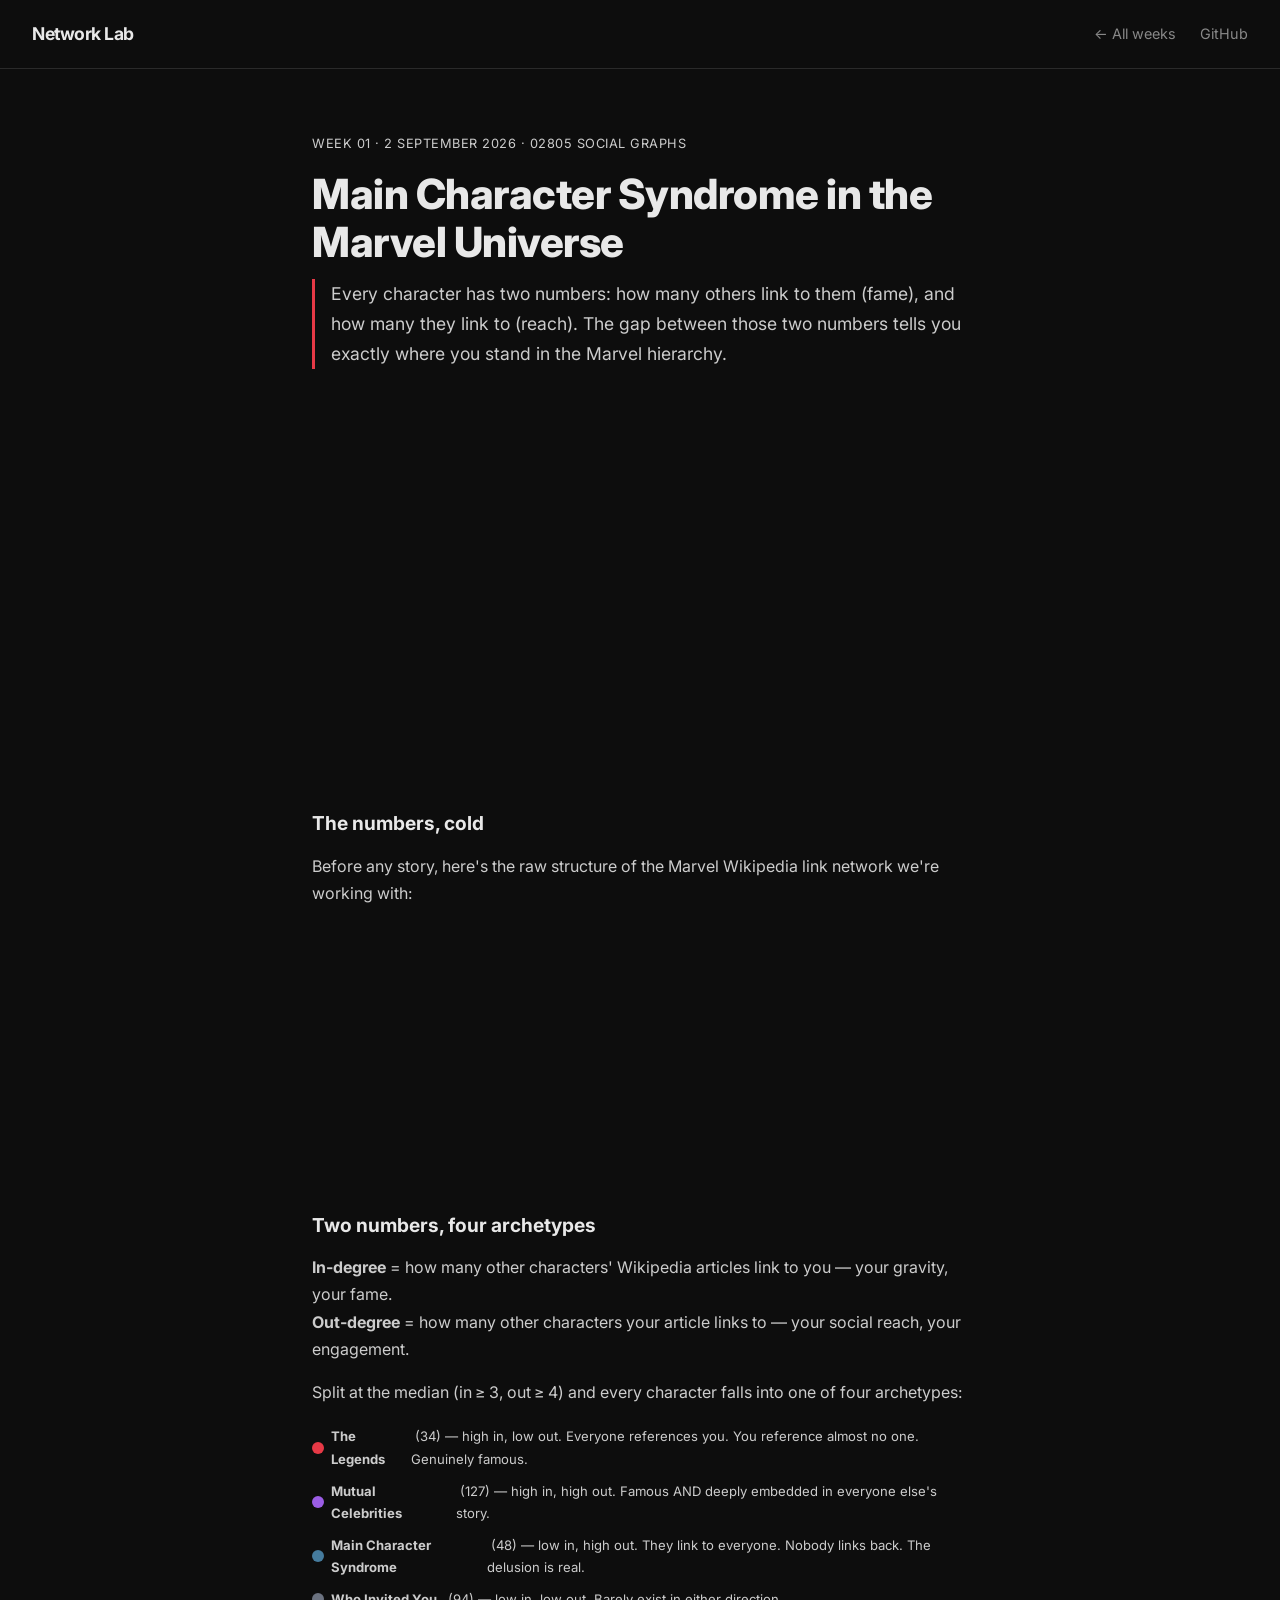
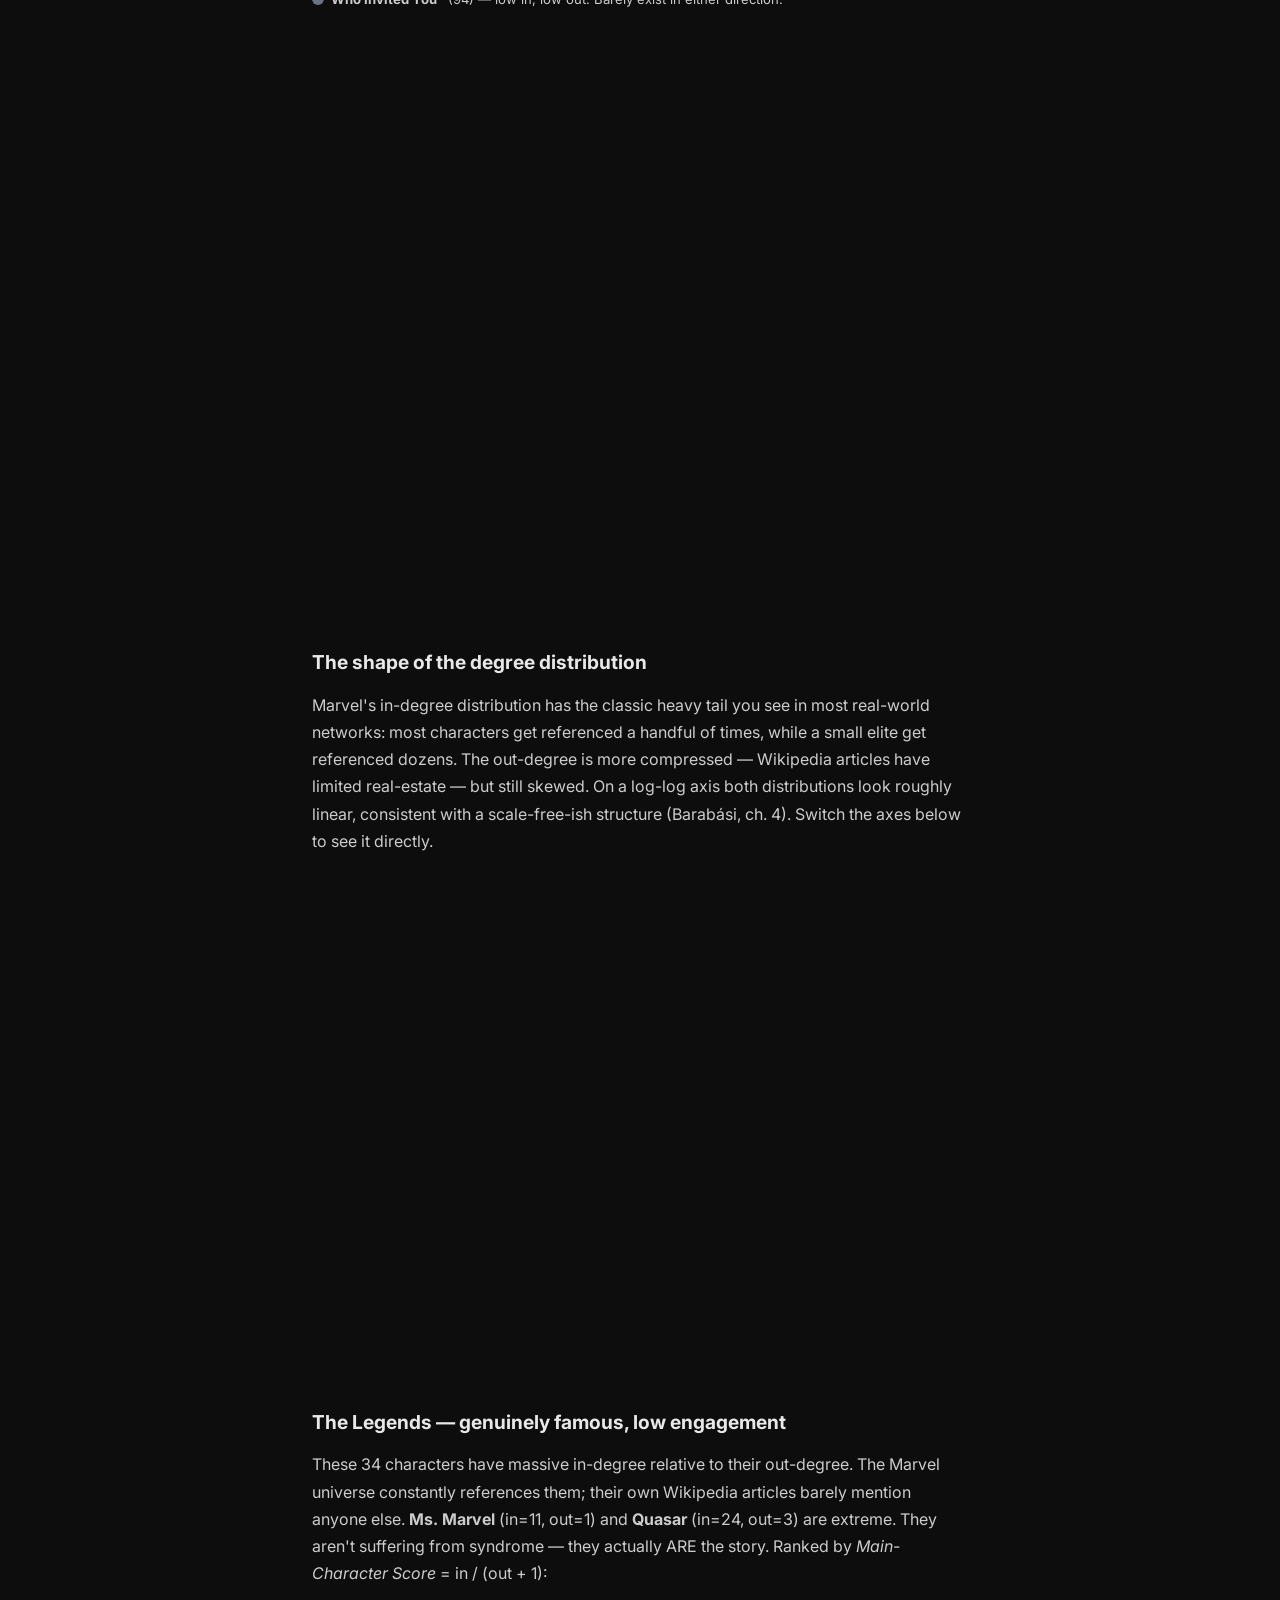
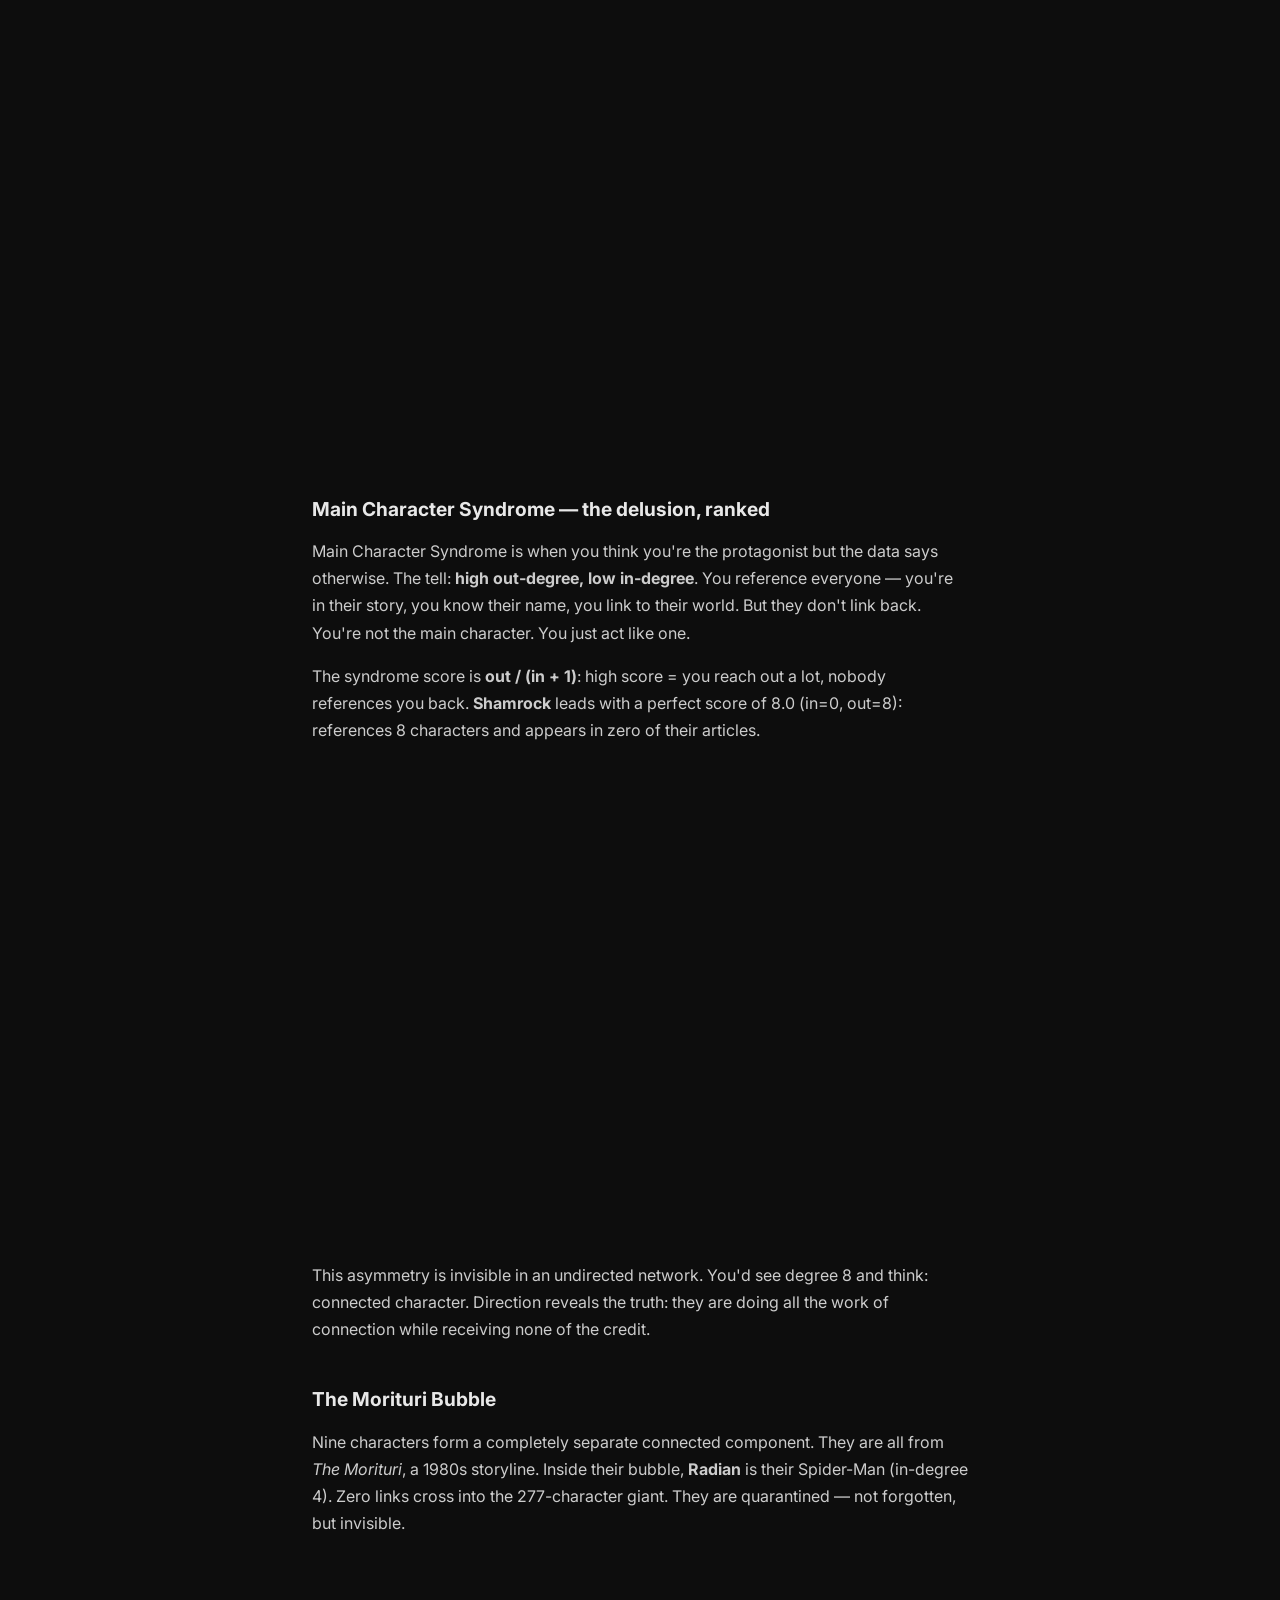
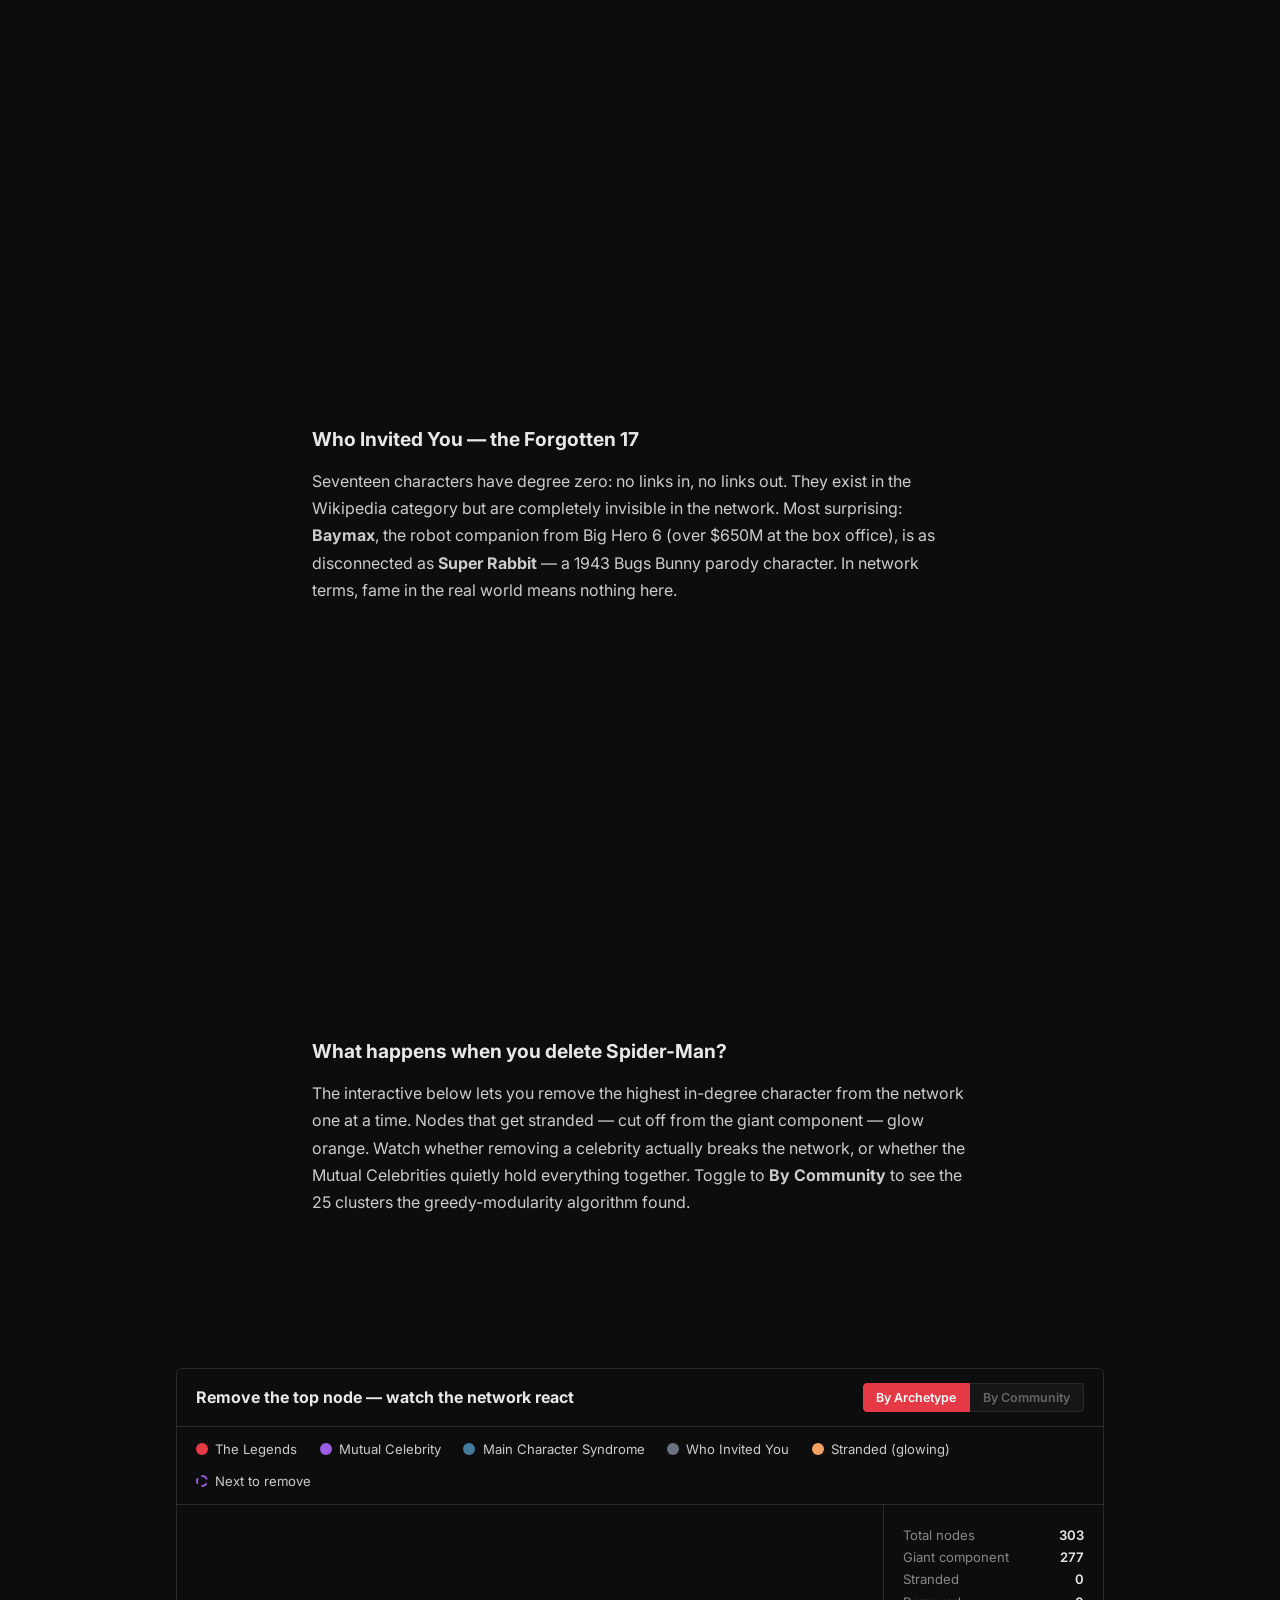
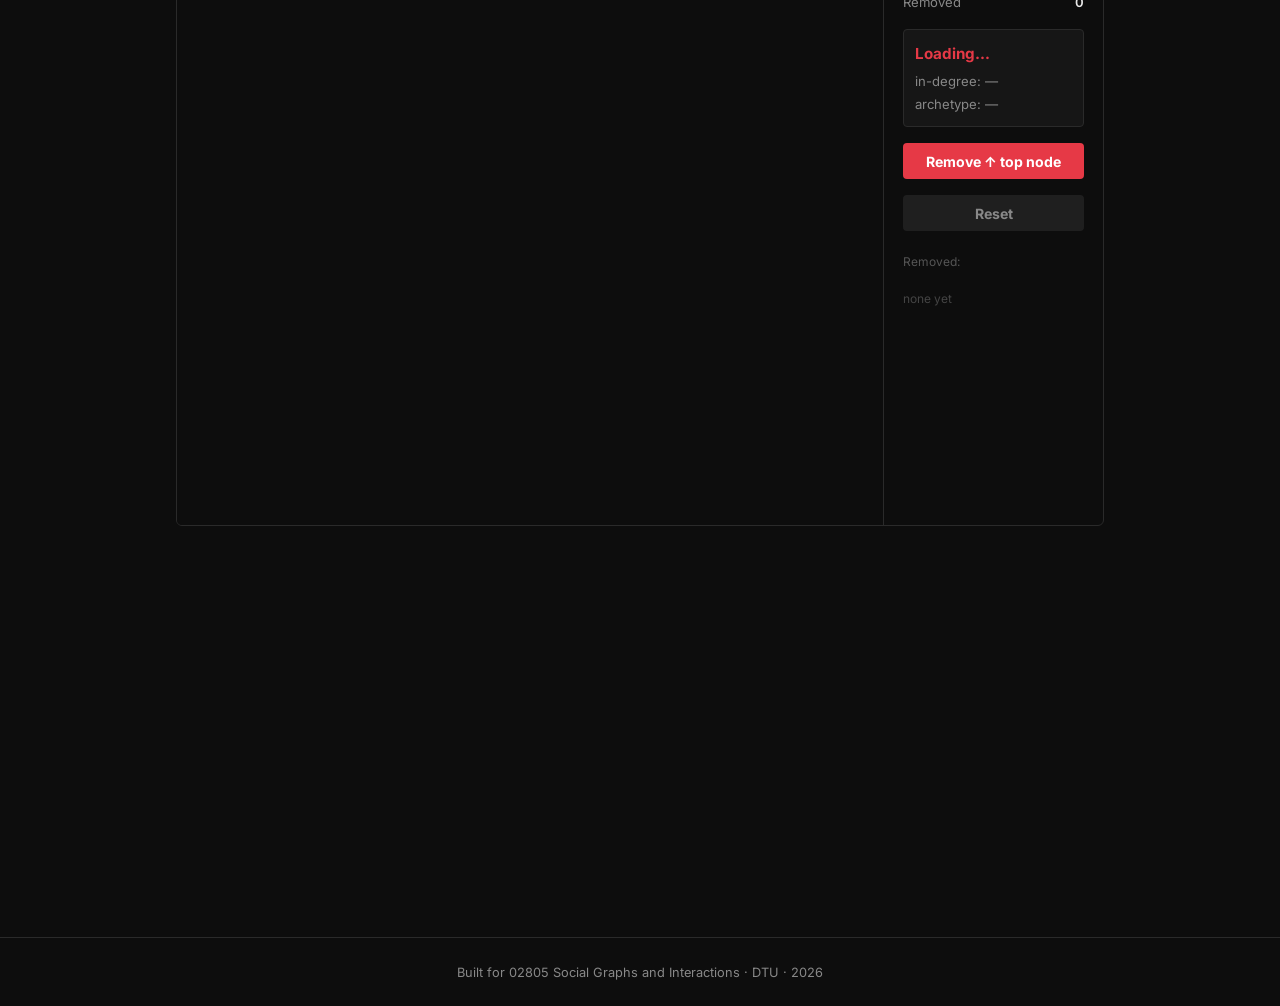
==== commit ae122395: "Hand-in ready: comprehensive Week 1 restructure Full overhaul so the post meets every 1.8 requiremen" ====
--- a/week1/index.html
+++ b/week1/index.html
@@ -104,14 +104,12 @@
     #comm-legend {
       display:none;
       flex-wrap:wrap;
-      gap:.4rem .9rem;
-      margin-top:.6rem;
-      max-height:80px;
-      overflow-y:auto;
+      gap:.35rem .9rem;
+      margin-top:.5rem;
     }
     #comm-legend.visible { display:flex; }
-    .comm-item { display:flex; align-items:center; gap:.35rem; font-size:.75rem; color:#aaa; }
-    .comm-dot  { width:10px; height:10px; border-radius:50%; flex-shrink:0; }
+    .comm-item { display:flex; align-items:center; gap:.35rem; font-size:.75rem; color:#aaa; white-space:nowrap; }
+    .comm-dot  { width:9px; height:9px; border-radius:50%; flex-shrink:0; }
 
     /* Tooltip */
     #tooltip {
@@ -126,6 +124,189 @@
       display:none;
       z-index:100;
     }
+
+    /* ── TL;DR ── */
+    .tldr {
+      background: linear-gradient(180deg, #171717 0%, #131313 100%);
+      border:1px solid #2a2a2a;
+      border-left:3px solid #e63946;
+      border-radius:0 6px 6px 0;
+      padding:1.2rem 1.4rem;
+      margin:2rem 0 3rem;
+    }
+    .tldr-label {
+      font-size:.7rem;
+      letter-spacing:1.5px;
+      text-transform:uppercase;
+      color:#e63946;
+      font-weight:700;
+      margin-bottom:.7rem;
+    }
+    .tldr ul { list-style:none; padding:0; margin:0; }
+    .tldr li {
+      padding:.4rem 0;
+      color:#ddd;
+      font-size:.95rem;
+      border-bottom:1px solid #222;
+    }
+    .tldr li:last-child { border-bottom:0; }
+    .tldr li strong { color:#e63946; font-weight:700; }
+
+    /* ── The Numbers grid ── */
+    .numbers {
+      display:grid;
+      grid-template-columns:repeat(auto-fit, minmax(140px, 1fr));
+      gap:1px;
+      background:#2a2a2a;
+      border:1px solid #2a2a2a;
+      border-radius:4px;
+      margin:2rem 0;
+      overflow:hidden;
+    }
+    .num-cell {
+      background:#131313;
+      padding:1rem 1.1rem;
+      display:flex;
+      flex-direction:column;
+      gap:.2rem;
+    }
+    .num-val {
+      font-size:1.6rem;
+      font-weight:800;
+      color:#e63946;
+      letter-spacing:-1px;
+      line-height:1;
+    }
+    .num-lbl {
+      font-size:.68rem;
+      color:#777;
+      letter-spacing:.7px;
+      text-transform:uppercase;
+    }
+    .num-note { font-size:.7rem; color:#555; margin-top:.15rem; }
+
+    /* ── Surprise callout ── */
+    .surprise {
+      background:#161616;
+      border:1px solid #2a2a2a;
+      border-radius:6px;
+      padding:1.4rem 1.5rem;
+      margin:2rem 0;
+    }
+    .surprise-tag {
+      display:inline-block;
+      font-size:.68rem;
+      letter-spacing:1.5px;
+      text-transform:uppercase;
+      color:#e63946;
+      font-weight:700;
+      margin-bottom:.5rem;
+    }
+    .surprise h3 { font-size:1rem; margin:.2rem 0 .6rem; color:#e8e8e8; }
+    .surprise p  { color:#bbb; font-size:.9rem; margin-bottom:.6rem; }
+    .surprise p:last-child { margin-bottom:0; }
+
+    /* ── Search bar ── */
+    .search-wrap {
+      display:flex;
+      align-items:center;
+      gap:.6rem;
+      padding:.6rem .8rem;
+      background:#131313;
+      border:1px solid #2a2a2a;
+      border-bottom:none;
+      border-radius:4px 4px 0 0;
+    }
+    .search-wrap input {
+      flex:1;
+      background:#0d0d0d;
+      border:1px solid #2a2a2a;
+      color:#e8e8e8;
+      padding:.4rem .7rem;
+      border-radius:4px;
+      font-size:.82rem;
+      font-family:inherit;
+      outline:none;
+    }
+    .search-wrap input:focus { border-color:#457b9d; }
+    .search-wrap .hint { color:#555; font-size:.72rem; }
+    #search-result { color:#457b9d; font-size:.75rem; font-weight:600; min-width:100px; }
+    #search-result.miss { color:#e76f51; }
+
+    /* ── Degree distribution toggles ── */
+    .dist-controls {
+      display:flex;
+      gap:.5rem;
+      align-items:center;
+      padding:.6rem .8rem;
+      background:#131313;
+      border:1px solid #2a2a2a;
+      border-bottom:none;
+      border-radius:4px 4px 0 0;
+      flex-wrap:wrap;
+    }
+    .dist-controls .grp {
+      display:inline-flex;
+      border:1px solid #2a2a2a;
+      border-radius:4px;
+      overflow:hidden;
+    }
+    .dist-btn {
+      background:#0d0d0d;
+      color:#666;
+      border:none;
+      padding:.3rem .7rem;
+      font-size:.72rem;
+      font-weight:600;
+      cursor:pointer;
+      font-family:inherit;
+      letter-spacing:.4px;
+    }
+    .dist-btn.active { background:#e63946; color:#fff; }
+    .dist-btn:hover:not(.active) { color:#e8e8e8; }
+    .dist-lbl { font-size:.7rem; color:#666; letter-spacing:.6px; text-transform:uppercase; margin-right:.2rem; }
+
+    /* ── Legends strip below interactive header ── */
+    #legend-strip {
+      padding:.7rem 1.2rem;
+      border-bottom:1px solid #2a2a2a;
+      background:#0d0d0d;
+    }
+    #legend-strip .legend, #legend-strip #comm-legend { margin:0; }
+
+    /* ── References ── */
+    .refs {
+      font-size:.85rem;
+      color:#999;
+      background:#131313;
+      border:1px solid #2a2a2a;
+      border-radius:6px;
+      padding:1.2rem 1.4rem;
+      margin:2.5rem 0 0;
+    }
+    .refs h3 {
+      font-size:.7rem;
+      letter-spacing:1.5px;
+      text-transform:uppercase;
+      color:#666;
+      font-weight:700;
+      margin-bottom:.6rem;
+    }
+    .refs ul { padding-left:1.1rem; margin:0; }
+    .refs li { margin-bottom:.3rem; color:#bbb; }
+    .refs a { color:#457b9d; }
+
+    /* ── Fade-in scroll animation ── */
+    .figure, .tldr, .numbers, .surprise, .refs {
+      opacity:0;
+      transform:translateY(12px);
+      transition:opacity .6s ease-out, transform .6s ease-out;
+    }
+    .figure.visible, .tldr.visible, .numbers.visible,
+    .surprise.visible, .refs.visible {
+      opacity:1;
+      transform:translateY(0);
+    }
   </style>
 </head>
 <body>
@@ -140,12 +321,34 @@
 
 <article class="post-wrap">
 
-  <p class="post-meta">Week 01 · 2 September 2026</p>
+  <p class="post-meta">Week 01 · 2 September 2026 · 02805 Social Graphs</p>
   <h1>Main Character Syndrome in the Marvel Universe</h1>
   <p class="post-intro">
     Every character has two numbers: how many others link to them (fame), and how many they link to (reach).
     The gap between those two numbers tells you exactly where you stand in the Marvel hierarchy.
   </p>
+
+  <div class="tldr">
+    <div class="tldr-label">TL;DR — 3 things we learned</div>
+    <ul>
+      <li><strong>Direction matters.</strong> An undirected network hides who <em>talks about whom</em>. Once you look at in vs out separately, four distinct social archetypes emerge from the same 303 nodes.</li>
+      <li><strong>Spider-Man is a genuine hub.</strong> 106 characters reference him — that's <strong>18×</strong> the average in-degree. Removing him leaves the network standing; removing his cluster does not.</li>
+      <li><strong>Isolation ≠ obscurity.</strong> Baymax (a $650M movie franchise) is as network-invisible as Super Rabbit (a 1943 Bugs Bunny parody). Wikipedia's link graph doesn't care about box office.</li>
+    </ul>
+  </div>
+
+  <h2>The numbers, cold</h2>
+  <p>Before any story, here's the raw structure of the Marvel Wikipedia link network we're working with:</p>
+  <div class="numbers">
+    <div class="num-cell"><span class="num-val">303</span><span class="num-lbl">Characters</span><span class="num-note">Nodes (17 isolated)</span></div>
+    <div class="num-cell"><span class="num-val">1,784</span><span class="num-lbl">Directed edges</span><span class="num-note">Wiki-links</span></div>
+    <div class="num-cell"><span class="num-val">1,434</span><span class="num-lbl">Undirected pairs</span><span class="num-note">350 mutual · 1,084 one-way</span></div>
+    <div class="num-cell"><span class="num-val">9.47</span><span class="num-lbl">Avg degree</span><span class="num-note">2E/N (undirected)</span></div>
+    <div class="num-cell"><span class="num-val">3.14 %</span><span class="num-lbl">Density</span><span class="num-note">2E / N(N−1)</span></div>
+    <div class="num-cell"><span class="num-val">277</span><span class="num-lbl">Giant component</span><span class="num-note">91.4% of nodes</span></div>
+    <div class="num-cell"><span class="num-val">25</span><span class="num-lbl">Communities</span><span class="num-note">Greedy modularity</span></div>
+    <div class="num-cell"><span class="num-val">106</span><span class="num-lbl">Max in-degree</span><span class="num-note">Spider-Man</span></div>
+  </div>
 
   <h2>Two numbers, four archetypes</h2>
   <p>
@@ -164,17 +367,56 @@
   </div>
 
   <div class="figure" id="fig-quadrant">
-    <svg id="quad-svg" style="width:100%;height:420px;display:block;background:#0d0d0d;cursor:grab"></svg>
-    <figcaption>All 303 characters on log-log axes. Dashed lines = medians. Hover to identify. Scroll to zoom, drag to pan.</figcaption>
+    <div class="search-wrap">
+      <span class="dist-lbl">Find character</span>
+      <input id="quad-search" type="text" placeholder="Type a name — e.g. Spider-Man, Baymax, Shamrock" autocomplete="off">
+      <span id="search-result"></span>
+      <span class="hint">Scroll to zoom · drag to pan</span>
+    </div>
+    <svg id="quad-svg" style="width:100%;height:440px;display:block;background:#0d0d0d;cursor:grab"></svg>
+    <figcaption>All 303 characters on log-log axes. Dashed lines = medians. Hover to identify. Search highlights a match with a ring.</figcaption>
+  </div>
+
+  <h2>The shape of the degree distribution</h2>
+  <p>
+    Marvel's in-degree distribution has the classic heavy tail you see in most real-world networks:
+    most characters get referenced a handful of times, while a small elite get referenced dozens.
+    The out-degree is more compressed — Wikipedia articles have limited real-estate — but still skewed.
+    On a log-log axis both distributions look roughly linear, consistent with a scale-free-ish structure
+    (Barabási, ch. 4). Switch the axes below to see it directly.
+  </p>
+
+  <div class="figure" id="fig-degdist">
+    <div class="dist-controls">
+      <span class="dist-lbl">Scale</span>
+      <span class="grp">
+        <button class="dist-btn active" data-scale="linear" onclick="setDistScale('linear')">Linear</button>
+        <button class="dist-btn"        data-scale="log"    onclick="setDistScale('log')">Log-log</button>
+      </span>
+      <span class="dist-lbl" style="margin-left:.6rem">Show</span>
+      <span class="grp">
+        <button class="dist-btn active" data-which="both" onclick="setDistWhich('both')">Both</button>
+        <button class="dist-btn"        data-which="in"   onclick="setDistWhich('in')">In-degree</button>
+        <button class="dist-btn"        data-which="out"  onclick="setDistWhich('out')">Out-degree</button>
+      </span>
+    </div>
+    <svg id="degdist-svg" style="width:100%;height:360px;display:block;background:#0d0d0d"></svg>
+    <figcaption>Degree distribution. Toggle linear vs log-log. On log-log, an approximately straight line hints at scale-free behaviour.</figcaption>
   </div>
 
   <h2>The Legends — genuinely famous, low engagement</h2>
   <p>
     These 34 characters have massive in-degree relative to their out-degree. The Marvel universe
     constantly references them; their own Wikipedia articles barely mention anyone else.
-    <strong>Ms. Marvel</strong> (in=11, out=1) and <strong>Quasar</strong> (in=24, out=3) are extreme cases.
-    They're not suffering from syndrome — they actually ARE the story.
+    <strong>Ms. Marvel</strong> (in=11, out=1) and <strong>Quasar</strong> (in=24, out=3) are extreme.
+    They aren't suffering from syndrome — they actually ARE the story. Ranked by
+    <em>Main-Character Score</em> = in / (out + 1):
   </p>
+
+  <div class="figure" id="fig-legends">
+    <svg id="legends-svg" style="width:100%;height:360px;display:block;background:#0d0d0d"></svg>
+    <figcaption>Top 12 by Main-Character Score = in / (out + 1). Spider-Man's 10.6 is off the chart — literally 10× the average.</figcaption>
+  </div>
 
   <h2>Main Character Syndrome — the delusion, ranked</h2>
   <p>
@@ -218,12 +460,27 @@
     — a 1943 Bugs Bunny parody character. In network terms, fame in the real world means nothing here.
   </p>
 
+  <div class="surprise">
+    <span class="surprise-tag">What surprised us</span>
+    <h3>Three things we did not expect</h3>
+    <p>
+      <strong>1. Baymax is invisible.</strong> A robot from a billion-dollar franchise has the same network profile as a 1943 Bugs Bunny parody. Wikipedia editors don't cross-link cross-medium characters.
+    </p>
+    <p>
+      <strong>2. Spider-Man is not the linker — he's the linked.</strong> He points to only 9 characters, but 106 point to him. His Main-Character Score (10.6) is <em>ten times</em> the average. He is the archetype we now know as a Legend, not a Mutual Celebrity.
+    </p>
+    <p>
+      <strong>3. Whole storylines can be network islands.</strong> The Morituri bubble — 9 tightly linked characters from one 1980s arc — has zero edges to the giant component. Community detection didn't find them; graph traversal did.
+    </p>
+  </div>
+
   <h2>What happens when you delete Spider-Man?</h2>
   <p>
     The interactive below lets you remove the highest in-degree character from the network one at a time.
     Nodes that get stranded — cut off from the giant component — glow orange.
     Watch whether removing a celebrity actually breaks the network, or whether the Mutual Celebrities
-    quietly hold everything together.
+    quietly hold everything together. Toggle to <strong>By Community</strong> to see the 25 clusters the
+    greedy-modularity algorithm found.
   </p>
 
 </article>
@@ -233,20 +490,21 @@
   <div id="interactive-wrap">
     <div id="interactive-header">
       <h3>Remove the top node — watch the network react</h3>
-      <div style="display:flex;flex-direction:column;gap:.5rem;align-items:flex-end;">
-        <div class="mode-toggle">
-          <button class="mode-btn active" onclick="setMode('archetype')">By Archetype</button>
-          <button class="mode-btn"        onclick="setMode('community')">By Community</button>
-        </div>
-        <div id="archetype-legend" class="legend" style="margin:0;">
-          <div class="legend-item"><div class="legend-dot" style="background:#e63946"></div>The Legends</div>
-          <div class="legend-item"><div class="legend-dot" style="background:#9b5de5"></div>Mutual Celebrity</div>
-          <div class="legend-item"><div class="legend-dot" style="background:#457b9d"></div>MCS</div>
-          <div class="legend-item"><div class="legend-dot" style="background:#6b7280"></div>Who Invited You</div>
-          <div class="legend-item"><div class="legend-dot" style="background:#f4a261"></div>Stranded</div>
-        </div>
-        <div id="comm-legend"></div>
+      <div class="mode-toggle">
+        <button class="mode-btn active" onclick="setMode('archetype')">By Archetype</button>
+        <button class="mode-btn"        onclick="setMode('community')">By Community</button>
       </div>
+    </div>
+    <div id="legend-strip">
+      <div id="archetype-legend" class="legend">
+        <div class="legend-item"><div class="legend-dot" style="background:#e63946"></div>The Legends</div>
+        <div class="legend-item"><div class="legend-dot" style="background:#9b5de5"></div>Mutual Celebrity</div>
+        <div class="legend-item"><div class="legend-dot" style="background:#457b9d"></div>Main Character Syndrome</div>
+        <div class="legend-item"><div class="legend-dot" style="background:#6b7280"></div>Who Invited You</div>
+        <div class="legend-item"><div class="legend-dot" style="background:#f4a261"></div>Stranded (glowing)</div>
+        <div class="legend-item"><div class="legend-dot" style="background:transparent;border:2px dashed #9b5de5"></div>Next to remove</div>
+      </div>
+      <div id="comm-legend"></div>
     </div>
     <div id="interactive-body">
       <svg id="network-svg"></svg>
@@ -269,6 +527,19 @@
       </div>
     </div>
   </div>
+
+  <!-- Methodology & references -->
+  <div class="refs">
+    <h3>Method & data</h3>
+    <ul>
+      <li><strong>Data:</strong> The frozen Week 1 snapshot of the Marvel Comics superheroes Wikipedia category (303 characters, 1,784 directed wiki-links) provided with the course.</li>
+      <li><strong>Tools:</strong> Python / NetworkX for graph analysis and community detection; D3.js v7 for every visualisation on this page (rendered from <code>network.json</code> + <code>charts.json</code>).</li>
+      <li><strong>Community detection:</strong> Greedy modularity maximisation (<code>nx.community.greedy_modularity_communities</code>) on the undirected projection — 25 communities.</li>
+      <li><strong>Isolated nodes preserved:</strong> All 17 zero-degree characters are kept in every count and every visualisation.</li>
+      <li><strong>Reading:</strong> Barabási, <em>Network Science</em>, ch. 2 (Graph theory) and ch. 4 (Scale-free property).</li>
+      <li><strong>Source:</strong> <a href="https://github.com/simonesskovgaard/Social-Interactions-and-Graphs" target="_blank">github.com/simonesskovgaard/Social-Interactions-and-Graphs</a></li>
+    </ul>
+  </div>
 </div>
 
 <footer>
@@ -297,11 +568,27 @@
   main_character_syndrome:'Main Character Syndrome', who_invited_you:'Who Invited You',
 };
 
+let CHARTS_DATA = null;
 fetch('../assets/data/charts.json').then(r => r.json()).then(data => {
+  CHARTS_DATA = data;
   drawQuadrant(data.quad);
+  drawLegends(data.legends);
   drawMCS(data.mcs);
   drawMorituri(data.morituri_nodes, data.morituri_edges);
+  drawDegDist();
+  initScrollReveal();
 });
+
+// ── Scroll-triggered fade-in ─────────────────────────────────────────────────
+function initScrollReveal() {
+  const io = new IntersectionObserver(entries => {
+    entries.forEach(e => {
+      if (e.isIntersecting) { e.target.classList.add('visible'); io.unobserve(e.target); }
+    });
+  }, {threshold: 0.12});
+  document.querySelectorAll('.figure, .tldr, .numbers, .surprise, .refs')
+    .forEach(el => io.observe(el));
+}
 
 // ── Fig 1: Quadrant scatter ───────────────────────────────────────────────────
 function drawQuadrant(data) {
@@ -407,13 +694,197 @@
         .attr('y', d => yS(Math.max(0.85, d.in_deg)) + 4);
   }
 
-  render(xBase, yBase);
-
-  // Zoom: rescale axes from the base, then re-render
-  svg.call(
-    d3.zoom().scaleExtent([0.5, 20])
-      .on('zoom', e => render(e.transform.rescaleX(xBase), e.transform.rescaleY(yBase)))
-  ).on('dblclick.zoom', null);
+  // Search ring — appended to dataG so clip-path applies and it moves with dots
+  const searchRing = dataG.append('circle')
+    .attr('fill','none').attr('stroke','#e63946').attr('stroke-width',2.5)
+    .attr('stroke-dasharray','4,3').attr('r', 14).attr('opacity', 0)
+    .attr('pointer-events','none');
+  let matchedName = null;
+  function refreshSearchRing() {
+    if (!matchedName) return;
+    const m = dots.filter(d => d.name === matchedName).node();
+    if (m) searchRing.attr('cx', m.getAttribute('cx')).attr('cy', m.getAttribute('cy'));
+  }
+
+  // Render + search-ring reposition on every zoom
+  const combinedRender = (xS, yS) => { render(xS, yS); refreshSearchRing(); };
+  combinedRender(xBase, yBase);
+
+  svg.call(d3.zoom().scaleExtent([0.5, 20])
+    .on('zoom', e => combinedRender(e.transform.rescaleX(xBase), e.transform.rescaleY(yBase))))
+    .on('dblclick.zoom', null);
+
+  const input  = document.getElementById('quad-search');
+  const result = document.getElementById('search-result');
+  input.addEventListener('input', () => {
+    const q = input.value.trim().toLowerCase();
+    if (!q) {
+      searchRing.attr('opacity', 0);
+      dots.attr('opacity', 0.85);
+      result.textContent = ''; result.classList.remove('miss');
+      matchedName = null;
+      return;
+    }
+    const matches = data.filter(d => d.name.toLowerCase().includes(q));
+    if (!matches.length) {
+      result.textContent = 'no match'; result.classList.add('miss');
+      searchRing.attr('opacity', 0);
+      dots.attr('opacity', 0.85);
+      matchedName = null;
+      return;
+    }
+    result.classList.remove('miss');
+    result.textContent = matches.length === 1
+      ? `→ ${matches[0].name.replace(/\s*\(.*\)/, '')}`
+      : `${matches.length} matches`;
+    const nameSet = new Set(matches.map(m => m.name));
+    dots.attr('opacity', d => nameSet.has(d.name) ? 1 : 0.15);
+    const top = matches.sort((a,b) => (b.in_deg+b.out_deg) - (a.in_deg+a.out_deg))[0];
+    matchedName = top.name;
+    searchRing.attr('opacity', 1);
+    refreshSearchRing();
+  });
+}
+
+// ── Fig 1b: The Legends bar chart ─────────────────────────────────────────────
+function drawLegends(data) {
+  const el = document.getElementById('legends-svg');
+  const W  = el.clientWidth || 680, H = 360;
+  const m  = {top:20, right:110, bottom:30, left:160};
+  const iW = W - m.left - m.right, iH = H - m.top - m.bottom;
+
+  const svg = d3.select('#legends-svg').attr('viewBox', `0 0 ${W} ${H}`);
+  const g   = svg.append('g').attr('transform', `translate(${m.left},${m.top})`);
+
+  const x = d3.scaleLinear().domain([0, d3.max(data, d => d.score)*1.08]).range([0, iW]);
+  const y = d3.scaleBand().domain(data.map(d => d.name)).range([0, iH]).padding(0.25);
+
+  g.append('g').call(d3.axisLeft(y).tickSize(0))
+    .call(ax => ax.select('.domain').remove())
+    .call(ax => ax.selectAll('text').attr('fill','#bbb').attr('font-size',10)
+      .text(t => t.replace(/\s*\(.*\)/, '')));
+  g.append('g').attr('transform',`translate(0,${iH})`)
+    .call(d3.axisBottom(x).ticks(5).tickSize(4))
+    .call(ax => ax.select('.domain').remove())
+    .call(ax => ax.selectAll('text').attr('fill','#666').attr('font-size',9));
+
+  const bars = g.selectAll('rect').data(data).enter().append('rect')
+    .attr('x', 0).attr('y', d => y(d.name))
+    .attr('height', y.bandwidth())
+    .attr('width', 0)
+    .attr('fill', '#e63946').attr('rx', 2).attr('opacity', 0.9)
+    .on('mousemove', (e,d) => showTT(e,
+      `<strong>${d.name}</strong><br>Main-Character Score: ${d.score}<br>in:${d.in_deg} · out:${d.out_deg}`))
+    .on('mouseleave', hideTT);
+
+  bars.transition().duration(700).delay((_,i)=>i*40)
+    .attr('width', d => x(d.score));
+
+  g.selectAll('text.val').data(data).enter().append('text')
+    .attr('x', d => x(d.score) + 5).attr('y', d => y(d.name) + y.bandwidth()/2 + 4)
+    .attr('fill','#888').attr('font-size', 9)
+    .text(d => `${d.score}  (in=${d.in_deg}, out=${d.out_deg})`);
+}
+
+// ── Fig 2b: Degree distribution (in + out, linear or log-log) ────────────────
+let DIST_STATE = { scale: 'linear', which: 'both' };
+
+function setDistScale(s) {
+  DIST_STATE.scale = s;
+  document.querySelectorAll('.dist-btn[data-scale]').forEach(b =>
+    b.classList.toggle('active', b.dataset.scale === s));
+  drawDegDist();
+}
+function setDistWhich(w) {
+  DIST_STATE.which = w;
+  document.querySelectorAll('.dist-btn[data-which]').forEach(b =>
+    b.classList.toggle('active', b.dataset.which === w));
+  drawDegDist();
+}
+
+function drawDegDist() {
+  if (!CHARTS_DATA) return;
+  const el = document.getElementById('degdist-svg');
+  const W  = el.clientWidth || 680, H = 360;
+  const m  = {top:20, right:20, bottom:44, left:52};
+  const iW = W - m.left - m.right, iH = H - m.top - m.bottom;
+
+  d3.select('#degdist-svg').selectAll('*').remove();
+  const svg = d3.select('#degdist-svg').attr('viewBox', `0 0 ${W} ${H}`);
+  const g = svg.append('g').attr('transform', `translate(${m.left},${m.top})`);
+
+  const inData  = CHARTS_DATA.degree_dist.in;
+  const outData = CHARTS_DATA.degree_dist.out;
+  const isLog = DIST_STATE.scale === 'log';
+  const shownIn  = DIST_STATE.which !== 'out';
+  const shownOut = DIST_STATE.which !== 'in';
+
+  const maxDeg = Math.max(CHARTS_DATA.degree_dist.max_in, CHARTS_DATA.degree_dist.max_out);
+  const maxCount = Math.max(
+    d3.max(inData,  d => d.count),
+    d3.max(outData, d => d.count)
+  );
+
+  const x = isLog
+    ? d3.scaleLog().domain([0.9, maxDeg * 1.1]).range([0, iW])
+    : d3.scaleLinear().domain([0, maxDeg * 1.02]).range([0, iW]);
+  const y = isLog
+    ? d3.scaleLog().domain([0.8, maxCount * 1.2]).range([iH, 0])
+    : d3.scaleLinear().domain([0, maxCount * 1.05]).range([iH, 0]);
+
+  // Grid
+  g.append('g').attr('transform', `translate(0,${iH})`)
+    .call(d3.axisBottom(x).ticks(isLog ? 5 : 8, isLog ? '~s' : 'd').tickSize(-iH))
+    .call(ax => ax.select('.domain').remove())
+    .call(ax => ax.selectAll('.tick line').attr('stroke','#1e1e1e'))
+    .call(ax => ax.selectAll('text').attr('fill','#666').attr('font-size',10));
+  g.append('g')
+    .call(d3.axisLeft(y).ticks(isLog ? 5 : 6, isLog ? '~s' : 'd').tickSize(-iW))
+    .call(ax => ax.select('.domain').remove())
+    .call(ax => ax.selectAll('.tick line').attr('stroke','#1e1e1e'))
+    .call(ax => ax.selectAll('text').attr('fill','#666').attr('font-size',10));
+
+  g.append('text').attr('x', iW/2).attr('y', iH+36).attr('text-anchor','middle')
+    .attr('fill','#666').attr('font-size',11).text('Degree k');
+  g.append('text').attr('transform','rotate(-90)').attr('x',-iH/2).attr('y',-38)
+    .attr('text-anchor','middle').attr('fill','#666').attr('font-size',11)
+    .text('Number of characters');
+
+  // Filter zero-degree bin out of log-log to keep the plot readable
+  const filt = arr => isLog ? arr.filter(d => d.deg > 0) : arr;
+
+  if (shownIn) {
+    g.selectAll('circle.in').data(filt(inData)).enter().append('circle')
+      .attr('class','in')
+      .attr('cx', d => x(Math.max(isLog ? 1 : 0, d.deg)))
+      .attr('cy', d => y(Math.max(isLog ? 1 : 0, d.count)))
+      .attr('r', 4).attr('fill', '#e63946').attr('opacity', 0.85)
+      .attr('stroke', '#0d0d0d').attr('stroke-width', 1)
+      .on('mousemove', (e,d) => showTT(e, `<strong>In-degree ${d.deg}</strong><br>${d.count} characters`))
+      .on('mouseleave', hideTT);
+  }
+  if (shownOut) {
+    g.selectAll('circle.out').data(filt(outData)).enter().append('circle')
+      .attr('class','out')
+      .attr('cx', d => x(Math.max(isLog ? 1 : 0, d.deg)))
+      .attr('cy', d => y(Math.max(isLog ? 1 : 0, d.count)))
+      .attr('r', 4).attr('fill', '#457b9d').attr('opacity', 0.85)
+      .attr('stroke', '#0d0d0d').attr('stroke-width', 1)
+      .on('mousemove', (e,d) => showTT(e, `<strong>Out-degree ${d.deg}</strong><br>${d.count} characters`))
+      .on('mouseleave', hideTT);
+  }
+
+  // Chart legend
+  const lg = g.append('g').attr('transform', `translate(${iW - 130}, 8)`);
+  if (shownIn) {
+    lg.append('circle').attr('cx',6).attr('cy',6).attr('r',4).attr('fill','#e63946');
+    lg.append('text').attr('x',16).attr('y',10).attr('fill','#ccc').attr('font-size',10).text('In-degree');
+  }
+  if (shownOut) {
+    const yy = shownIn ? 22 : 6;
+    lg.append('circle').attr('cx',6).attr('cy',yy).attr('r',4).attr('fill','#457b9d');
+    lg.append('text').attr('x',16).attr('y',yy+4).attr('fill','#ccc').attr('font-size',10).text('Out-degree');
+  }
 }
 
 // ── Fig 2: MCS bar chart ──────────────────────────────────────────────────────
@@ -768,10 +1239,34 @@
 
 function buildCommLegend() {
   const el = document.getElementById('comm-legend');
-  const shown = Math.min(8, numCommunities);
-  el.innerHTML = Array.from({length: shown}, (_,i) =>
-    `<div class="comm-item"><div class="comm-dot" style="background:${COMM_PALETTE[i]}"></div>Comm ${i}</div>`
-  ).join('') + (numCommunities > shown ? `<div class="comm-item" style="color:#555">+${numCommunities-shown} more</div>` : '');
+
+  // Group nodes by community, then find each community's "face" (highest in-degree)
+  const byComm = {};
+  allNodes.forEach(n => {
+    const c = n.community;
+    if (!byComm[c]) byComm[c] = { face: n, size: 1 };
+    else {
+      byComm[c].size++;
+      if (n.in_deg > byComm[c].face.in_deg) byComm[c].face = n;
+    }
+  });
+
+  // Rank communities by size (largest first) — show top 10 with labels, rest as count
+  const ranked = Object.entries(byComm)
+    .map(([id, info]) => ({ id: +id, size: info.size, face: info.face }))
+    .sort((a, b) => b.size - a.size);
+  const shown = ranked.slice(0, 10);
+  const hidden = ranked.length - shown.length;
+
+  el.innerHTML = shown.map(c => {
+    const color = COMM_PALETTE[c.id % COMM_PALETTE.length];
+    const label = c.face.name.replace(/\s*\(.*\)/, '').trim();
+    return `<div class="comm-item" title="Community ${c.id} · ${c.size} characters">
+      <div class="comm-dot" style="background:${color}"></div>${label} <span style="color:#555;font-size:.7rem">·${c.size}</span>
+    </div>`;
+  }).join('') + (hidden > 0
+    ? `<div class="comm-item" style="color:#555">+${hidden} smaller</div>`
+    : '');
 }
 </script>
 
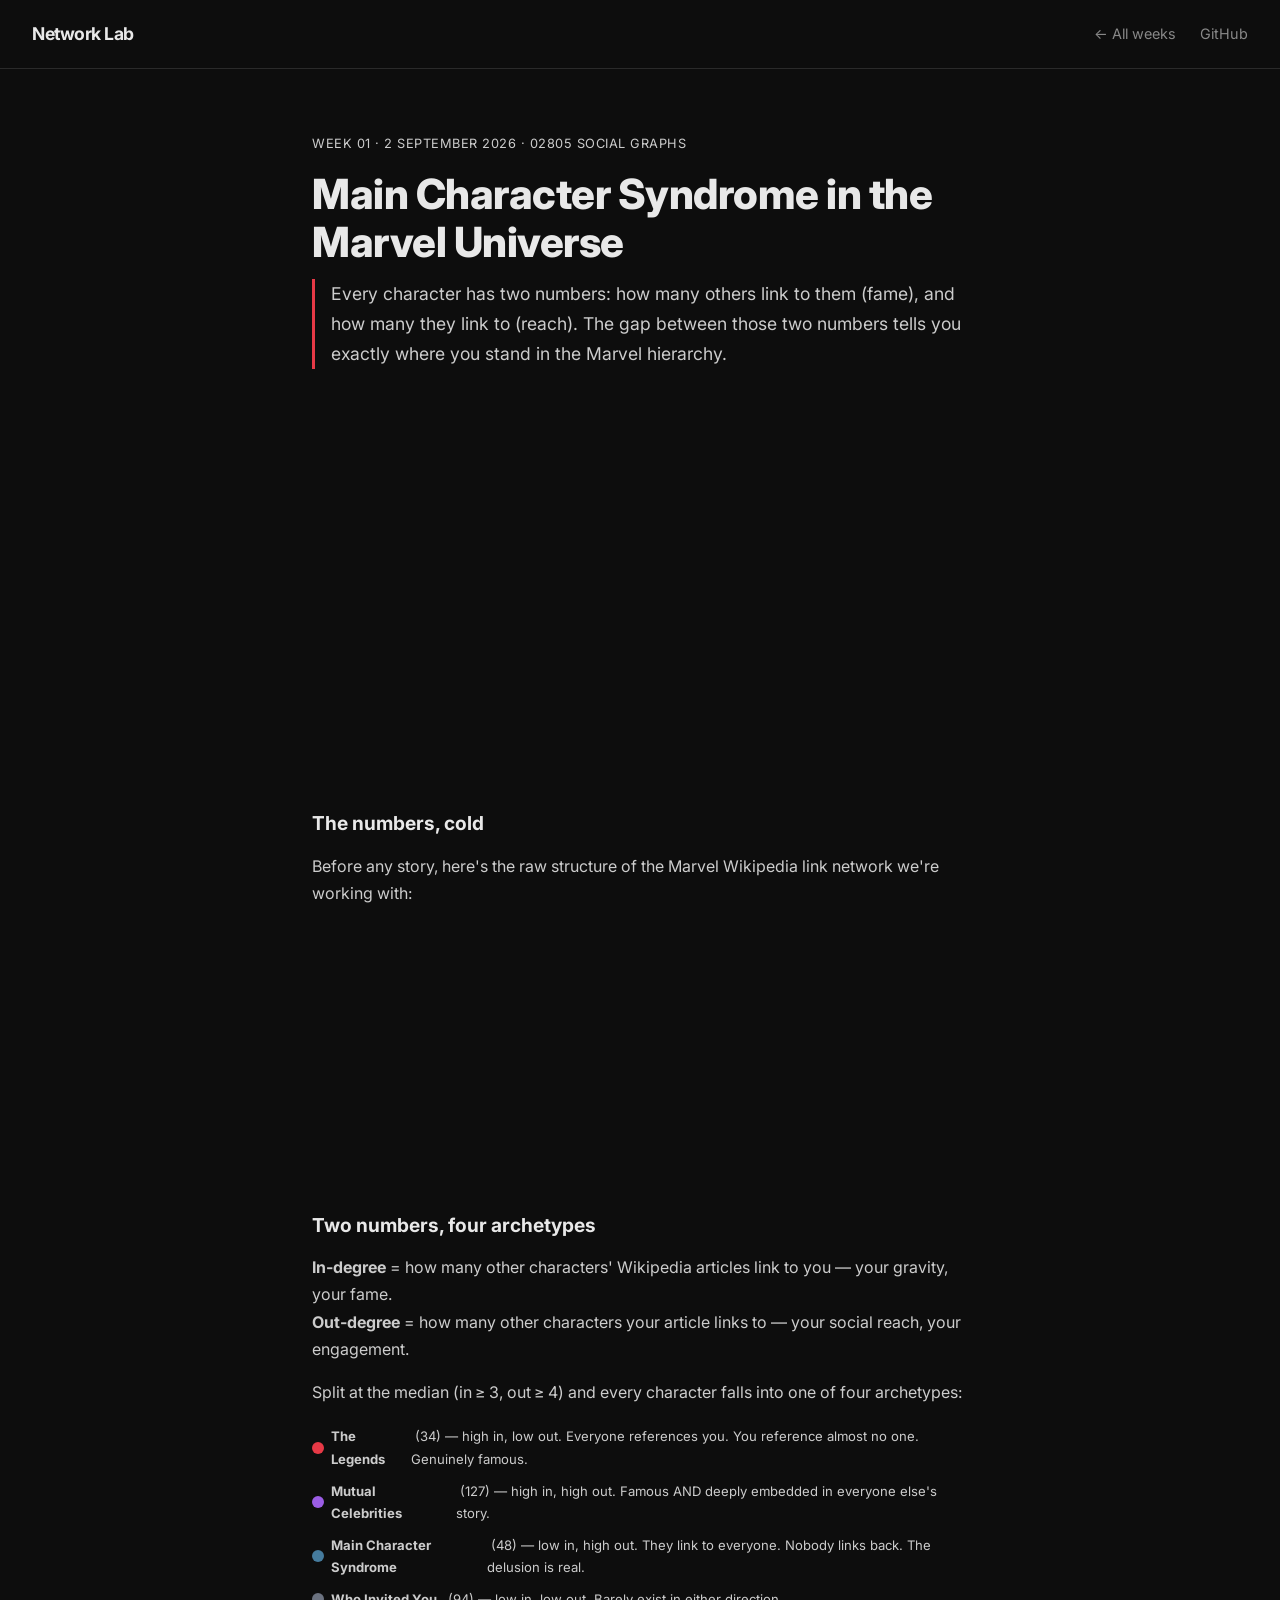
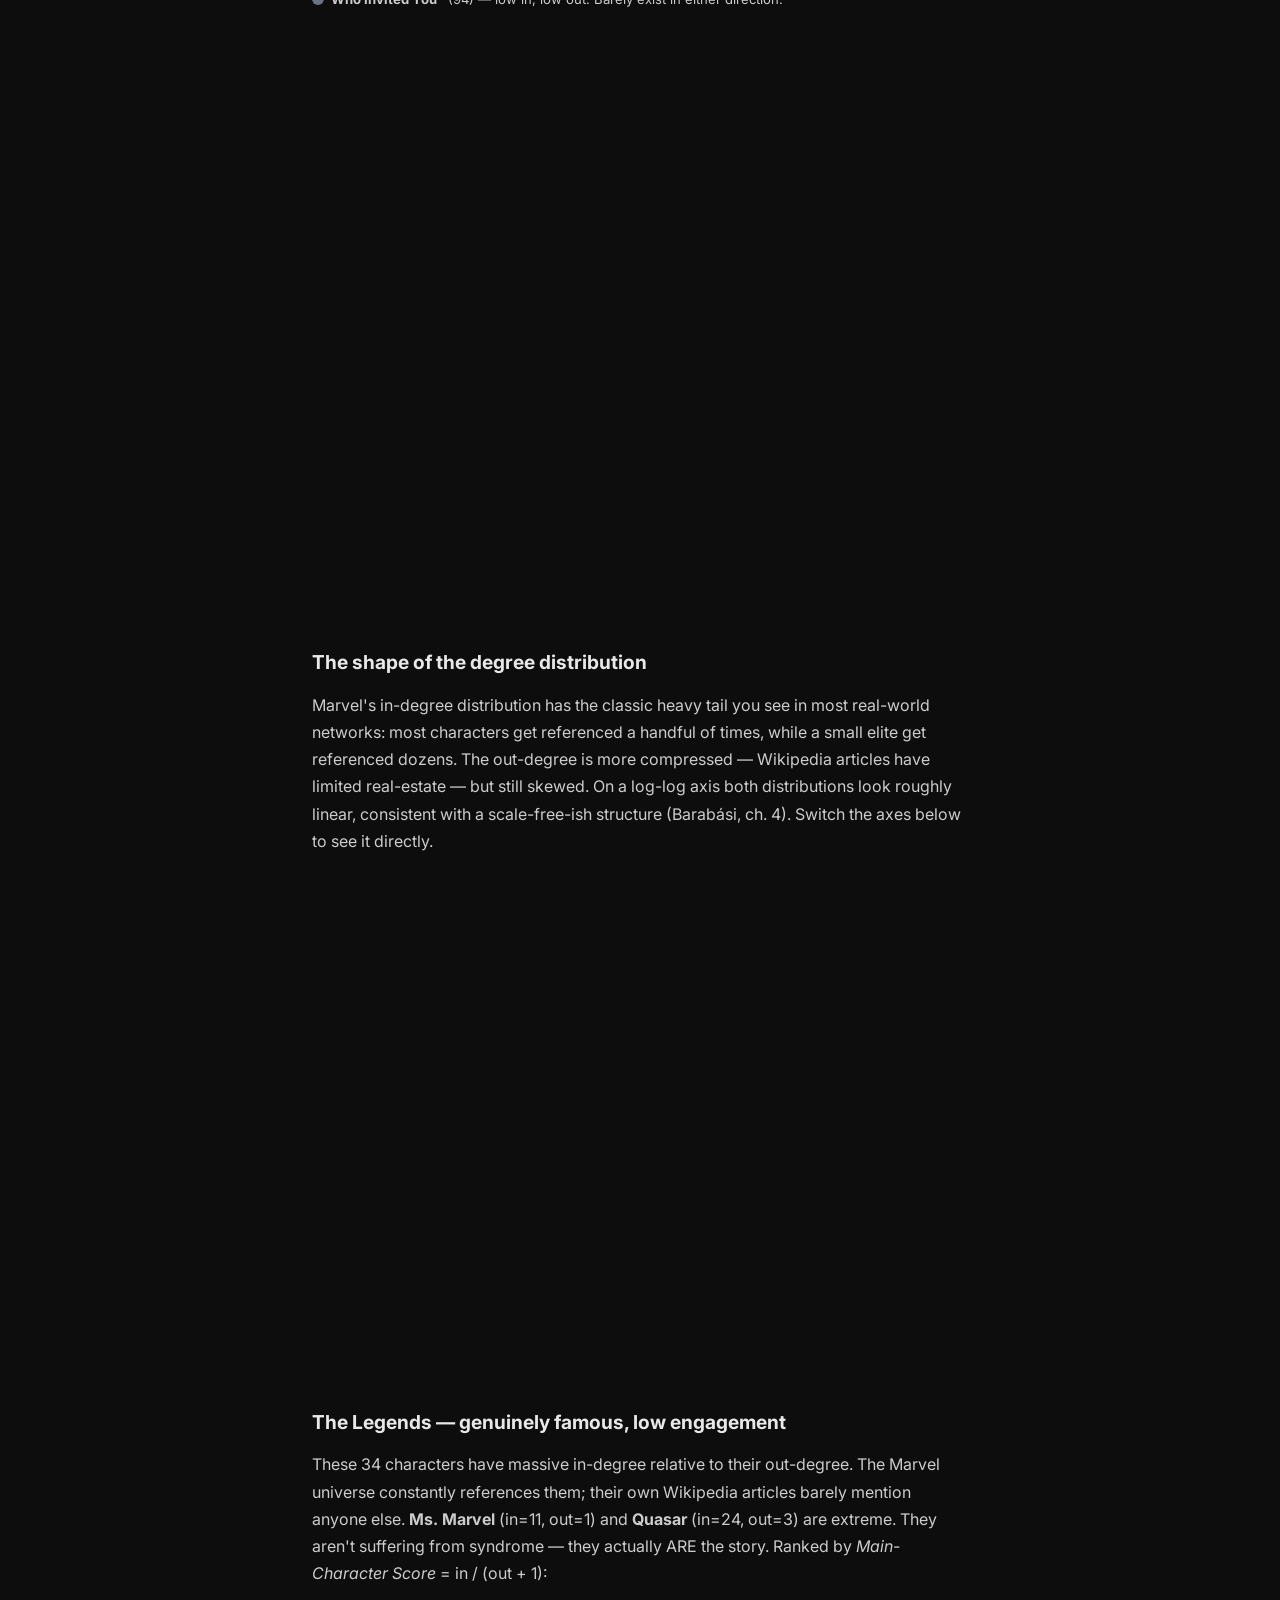
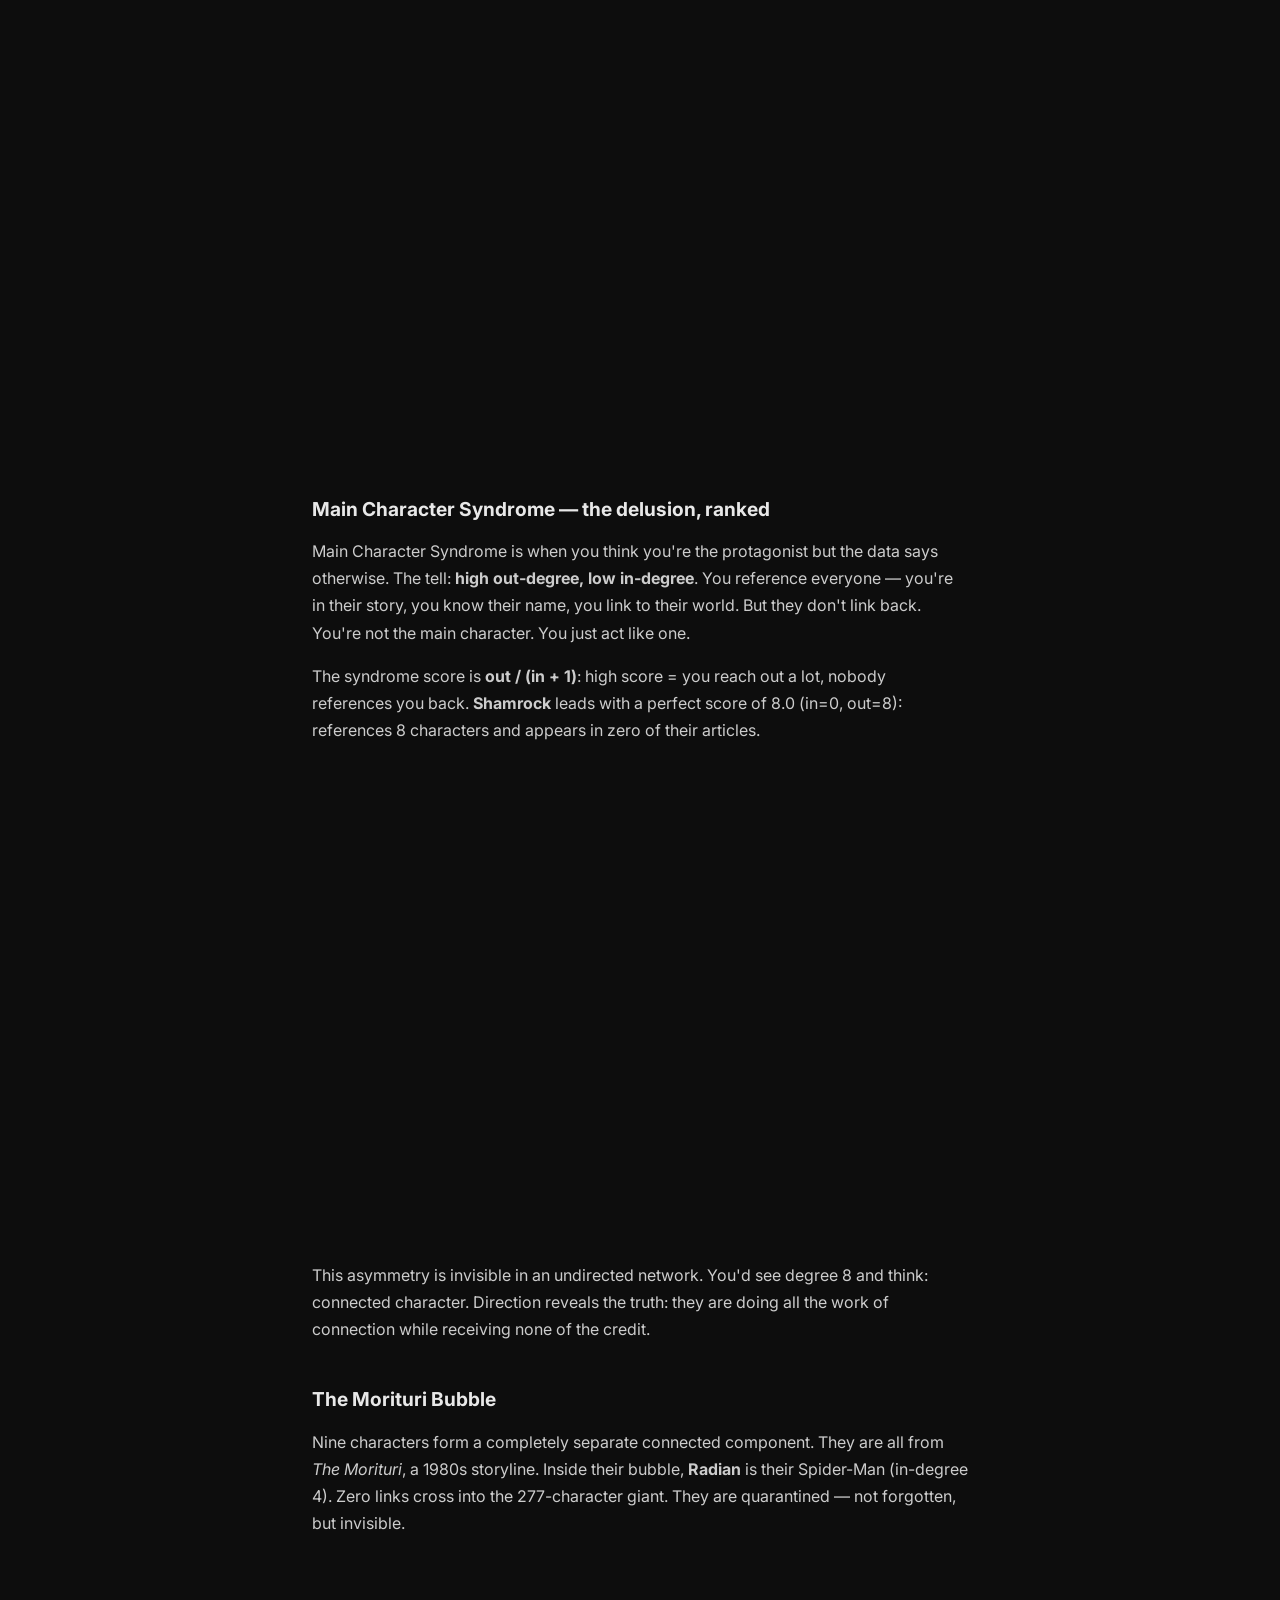
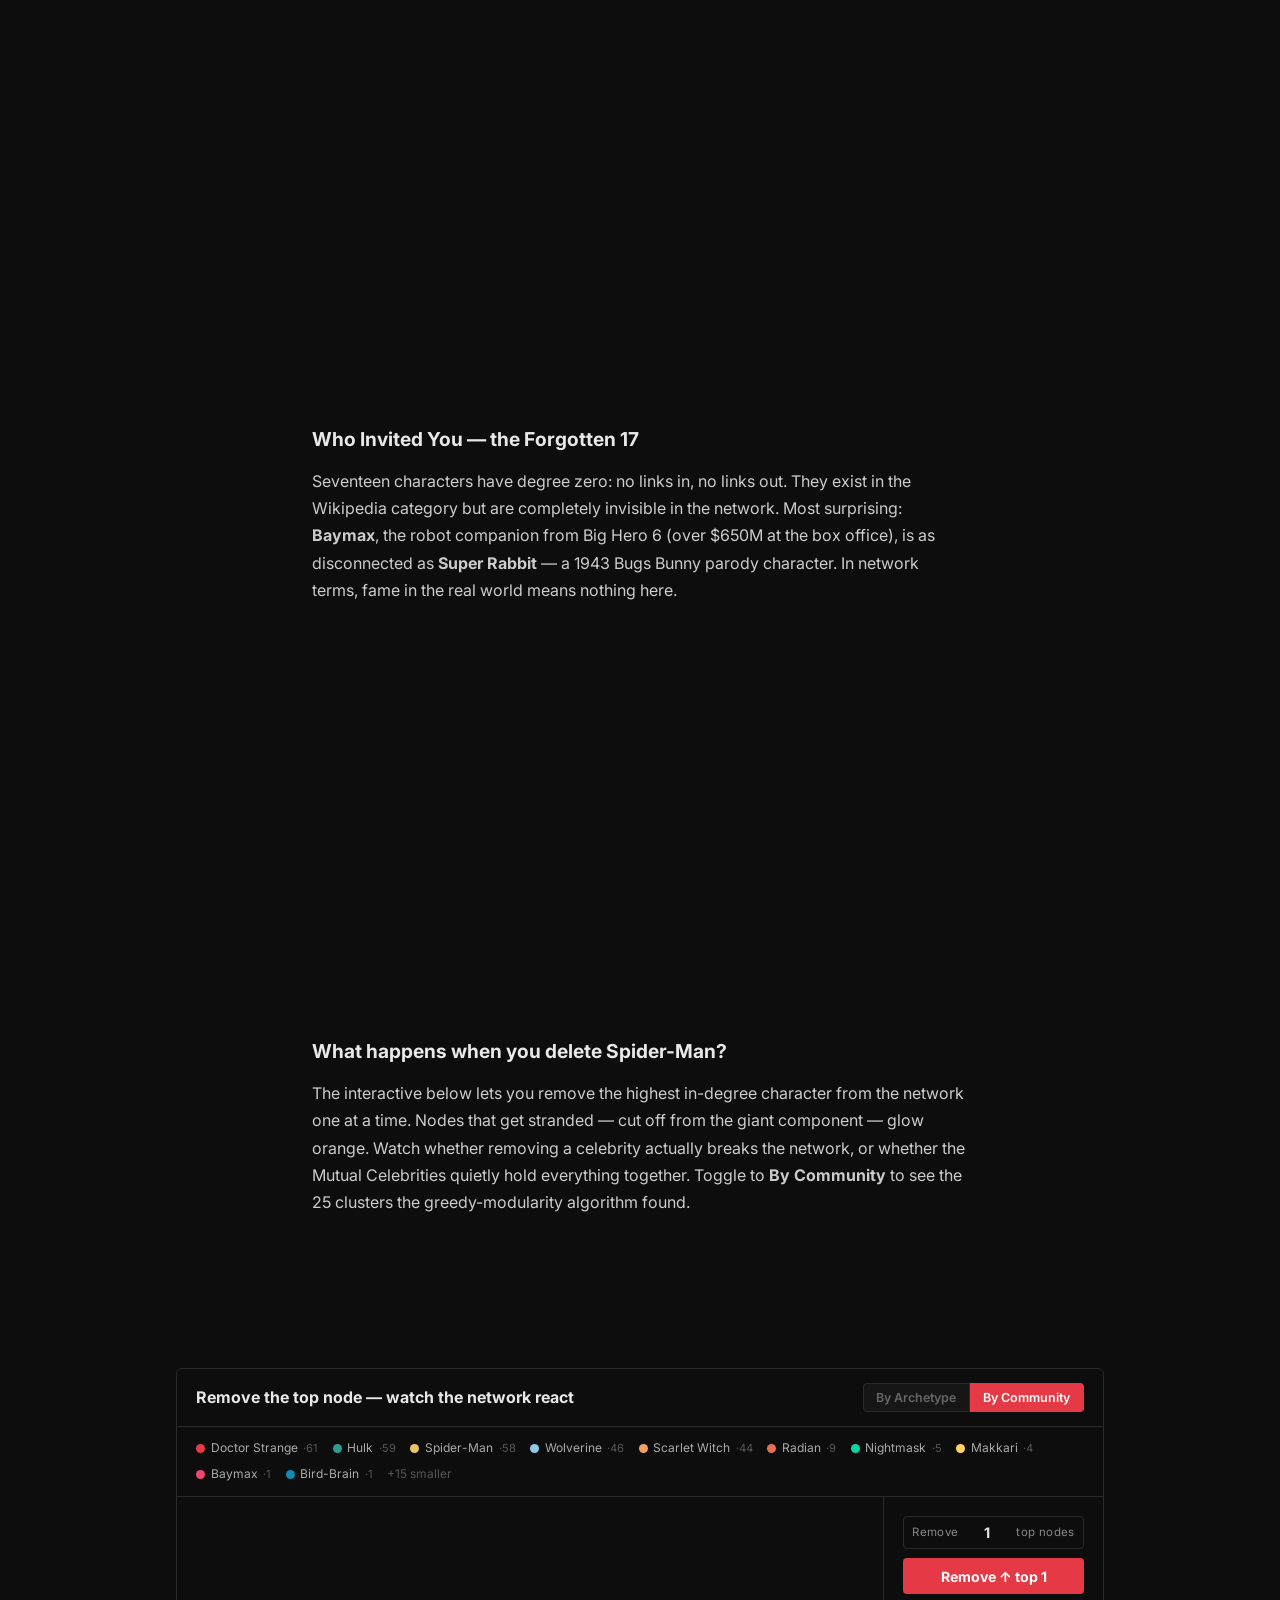
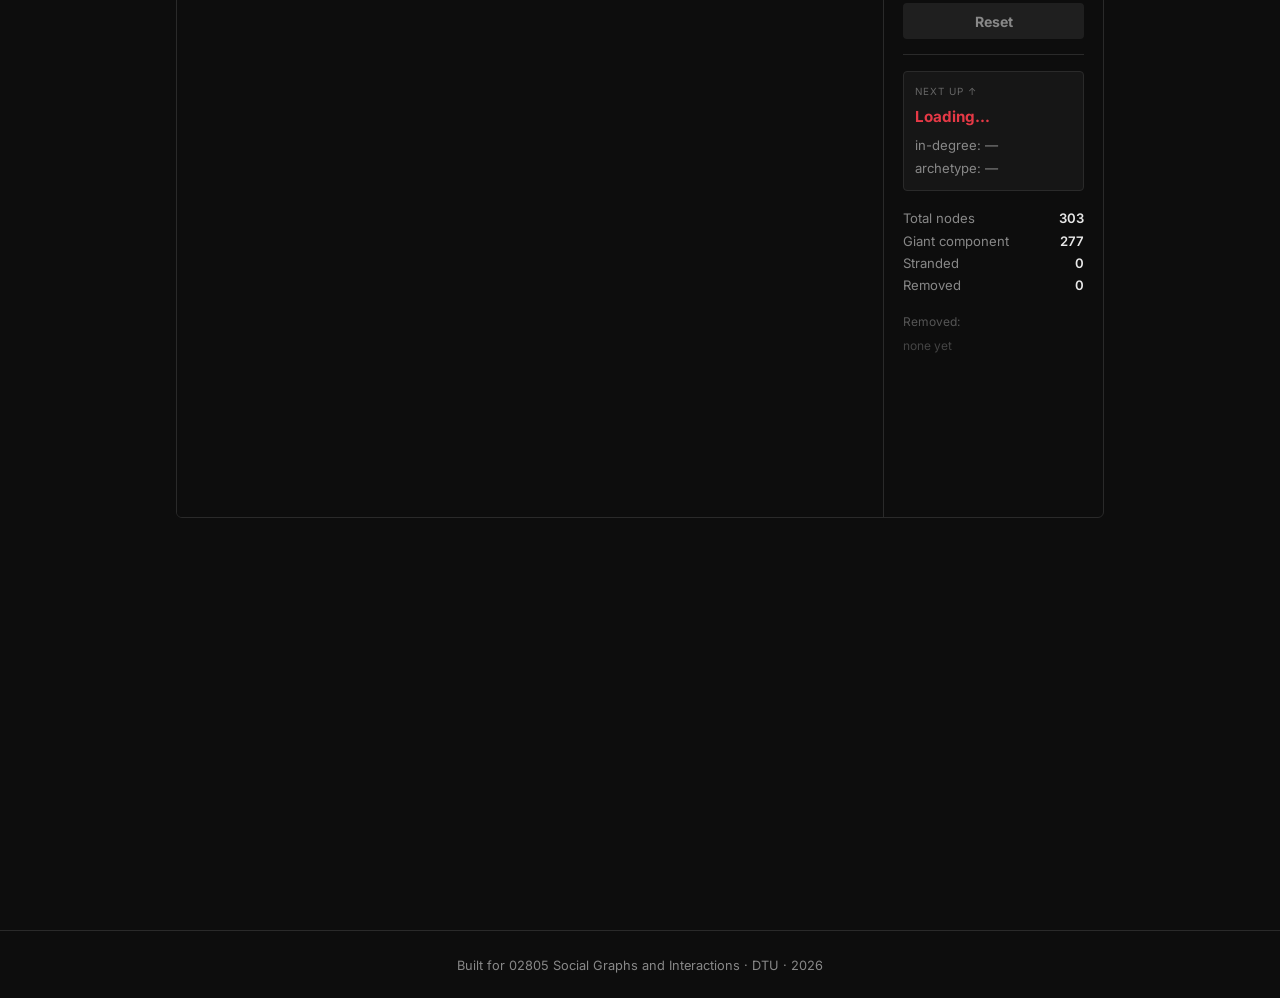
==== commit ceba4ca0: "Remove-node interactive: community default + batch remove + pinned button + tamed drift Per-request " ====
--- a/week1/index.html
+++ b/week1/index.html
@@ -48,6 +48,31 @@
     }
     #ctrl .stat-row { font-size:.82rem; color:#888; display:flex; justify-content:space-between; }
     #ctrl .stat-row span { color:#e8e8e8; font-weight:600; }
+
+    /* Pinned action block — buttons stay at same y as you spam */
+    .action-block {
+      display:flex; flex-direction:column; gap:.55rem;
+      padding-bottom:.9rem; border-bottom:1px solid #2a2a2a;
+    }
+    .qty-row {
+      display:flex; align-items:center; gap:.4rem;
+      background:#0d0d0d; border:1px solid #2a2a2a;
+      border-radius:4px; padding:.35rem .5rem;
+    }
+    .qty-lbl { font-size:.72rem; color:#888; letter-spacing:.4px; }
+    #remove-count {
+      flex:1; min-width:0; width:100%;
+      background:transparent; border:none;
+      color:#e8e8e8; font-family:inherit;
+      font-size:.9rem; font-weight:700; text-align:center;
+      outline:none; padding:.1rem 0;
+      -moz-appearance:textfield;
+    }
+    #remove-count::-webkit-outer-spin-button,
+    #remove-count::-webkit-inner-spin-button {
+      -webkit-appearance:none; margin:0;
+    }
+
     #next-box {
       background:#161616;
       border:1px solid #2a2a2a;
@@ -55,8 +80,18 @@
       padding:.7rem;
       font-size:.82rem;
       color:#888;
-    }
-    #next-box strong { display:block; color:#e63946; font-size:.95rem; margin-bottom:.2rem; }
+      /* lock size so long character names never shift anything above/below */
+      min-height:96px;
+    }
+    #next-box .next-lbl {
+      font-size:.62rem; letter-spacing:1px; text-transform:uppercase;
+      color:#666; margin-bottom:.25rem;
+    }
+    #next-box strong {
+      display:block; color:#e63946; font-size:.95rem;
+      margin-bottom:.3rem; white-space:nowrap; overflow:hidden;
+      text-overflow:ellipsis;
+    }
     #ctrl button {
       width:100%;
       padding:.6rem;
@@ -491,12 +526,12 @@
     <div id="interactive-header">
       <h3>Remove the top node — watch the network react</h3>
       <div class="mode-toggle">
-        <button class="mode-btn active" onclick="setMode('archetype')">By Archetype</button>
-        <button class="mode-btn"        onclick="setMode('community')">By Community</button>
+        <button class="mode-btn"        onclick="setMode('archetype')">By Archetype</button>
+        <button class="mode-btn active" onclick="setMode('community')">By Community</button>
       </div>
     </div>
     <div id="legend-strip">
-      <div id="archetype-legend" class="legend">
+      <div id="archetype-legend" class="legend" style="display:none">
         <div class="legend-item"><div class="legend-dot" style="background:#e63946"></div>The Legends</div>
         <div class="legend-item"><div class="legend-dot" style="background:#9b5de5"></div>Mutual Celebrity</div>
         <div class="legend-item"><div class="legend-dot" style="background:#457b9d"></div>Main Character Syndrome</div>
@@ -504,26 +539,41 @@
         <div class="legend-item"><div class="legend-dot" style="background:#f4a261"></div>Stranded (glowing)</div>
         <div class="legend-item"><div class="legend-dot" style="background:transparent;border:2px dashed #9b5de5"></div>Next to remove</div>
       </div>
-      <div id="comm-legend"></div>
+      <div id="comm-legend" class="visible"></div>
     </div>
     <div id="interactive-body">
       <svg id="network-svg"></svg>
       <div id="ctrl">
+        <!-- pinned action block — never moves as you click -->
+        <div class="action-block">
+          <div class="qty-row">
+            <span class="qty-lbl">Remove</span>
+            <input id="remove-count" type="number" min="1" max="303" value="1"
+                   oninput="updateRemoveLabel()" onkeydown="if(event.key==='Enter')removeTopN()">
+            <span class="qty-lbl">top&nbsp;nodes</span>
+          </div>
+          <button id="btn-remove" onclick="removeTopN()">Remove ↑ top <span id="remove-count-lbl">1</span></button>
+          <button id="btn-reset"  onclick="resetNetwork()">Reset</button>
+        </div>
+
+        <div id="next-box">
+          <div class="next-lbl">Next up ↑</div>
+          <strong id="next-name">Loading…</strong>
+          <div>in-degree: <span id="next-indeg">—</span></div>
+          <div>archetype: <span id="next-arch">—</span></div>
+        </div>
+
         <div>
           <div class="stat-row">Total nodes <span id="s-nodes">303</span></div>
           <div class="stat-row">Giant component <span id="s-giant">277</span></div>
           <div class="stat-row">Stranded <span id="s-stranded">0</span></div>
           <div class="stat-row">Removed <span id="s-removed">0</span></div>
         </div>
-        <div id="next-box">
-          <strong id="next-name">Loading…</strong>
-          <div>in-degree: <span id="next-indeg">—</span></div>
-          <div>archetype: <span id="next-arch">—</span></div>
+
+        <div>
+          <div style="font-size:.75rem;color:#555;margin-bottom:.2rem">Removed:</div>
+          <div id="removed-list"><span style="color:#444">none yet</span></div>
         </div>
-        <button id="btn-remove" onclick="removeTop()">Remove ↑ top node</button>
-        <button id="btn-reset"  onclick="resetNetwork()">Reset</button>
-        <div style="font-size:.75rem;color:#555;margin-top:.3rem">Removed:</div>
-        <div id="removed-list"><span style="color:#444">none yet</span></div>
       </div>
     </div>
   </div>
@@ -994,7 +1044,7 @@
 let allNodes = [], allLinks = [], numCommunities = 25;
 let removedIds = new Set(), prevStranded = new Set();
 let giantIds = new Set();
-let colorMode = 'archetype';
+let colorMode = 'community';
 let simulation, svg, g, linkSel, nodeSel, pulseCircle;
 let topNodeData = null;
 const tooltip = document.getElementById('tooltip');
@@ -1087,8 +1137,11 @@
 
   simulation = d3.forceSimulation()
     .force('link',    d3.forceLink().id(d => d.id).distance(50).strength(0.3))
-    .force('charge',  d3.forceManyBody().strength(-130))
+    .force('charge',  d3.forceManyBody().strength(-130).distanceMax(260))
     .force('center',  d3.forceCenter(W/2, H/2))
+    // per-node spring toward centre keeps stranded/isolated nodes in frame
+    .force('x',       d3.forceX(W/2).strength(0.045))
+    .force('y',       d3.forceY(H/2).strength(0.06))
     .force('collide', d3.forceCollide().radius(d => nodeR(d) + 3))
     .on('tick', ticked);
 
@@ -1158,6 +1211,21 @@
 }
 
 function ticked() {
+  // Hard bounds so nothing escapes the visible canvas
+  const wrap = document.getElementById('network-svg');
+  const W = +wrap.getAttribute('width')  || 700;
+  const H = +wrap.getAttribute('height') || 620;
+  const pad = 12;
+  const sim = simulation.nodes();
+  for (let i = 0; i < sim.length; i++) {
+    const n = sim[i];
+    const r = nodeR(n) + pad;
+    if (n.x < r)         n.x = r;
+    else if (n.x > W - r) n.x = W - r;
+    if (n.y < r)         n.y = r;
+    else if (n.y > H - r) n.y = H - r;
+  }
+
   linkSel.selectAll('line')
     .attr('x1', d => d.source.x).attr('y1', d => d.source.y)
     .attr('x2', d => d.target.x).attr('y2', d => d.target.y);
@@ -1212,18 +1280,37 @@
       }).join('');
 }
 
-function removeTop() {
-  const top = nextTop();
-  if (!top) return;
-  removedIds.add(top.id);
+function updateRemoveLabel() {
+  const input = document.getElementById('remove-count');
+  let n = parseInt(input.value, 10);
+  if (!Number.isFinite(n) || n < 1) n = 1;
+  const remaining = allNodes.length - removedIds.size;
+  if (n > remaining) n = Math.max(1, remaining);
+  input.value = n;
+  document.getElementById('remove-count-lbl').textContent = n;
+}
+
+function removeTopN() {
+  updateRemoveLabel();
+  const n = parseInt(document.getElementById('remove-count').value, 10) || 1;
+  const remaining = allNodes.filter(x => !removedIds.has(x.id))
+    .sort((a, b) => b.in_deg - a.in_deg);
+  if (!remaining.length) return;
+  const take = Math.min(n, remaining.length);
+  for (let i = 0; i < take; i++) removedIds.add(remaining[i].id);
   rebind();
   updatePanel();
 }
+
+// Backwards-compat single-node remove (kept in case anything still calls it)
+function removeTop() { removeTopN(); }
 
 function resetNetwork() {
   removedIds.clear();
   prevStranded.clear();
   giantIds = new Set();
+  const input = document.getElementById('remove-count');
+  if (input) { input.value = 1; updateRemoveLabel(); }
   rebind();
   updatePanel();
 }
